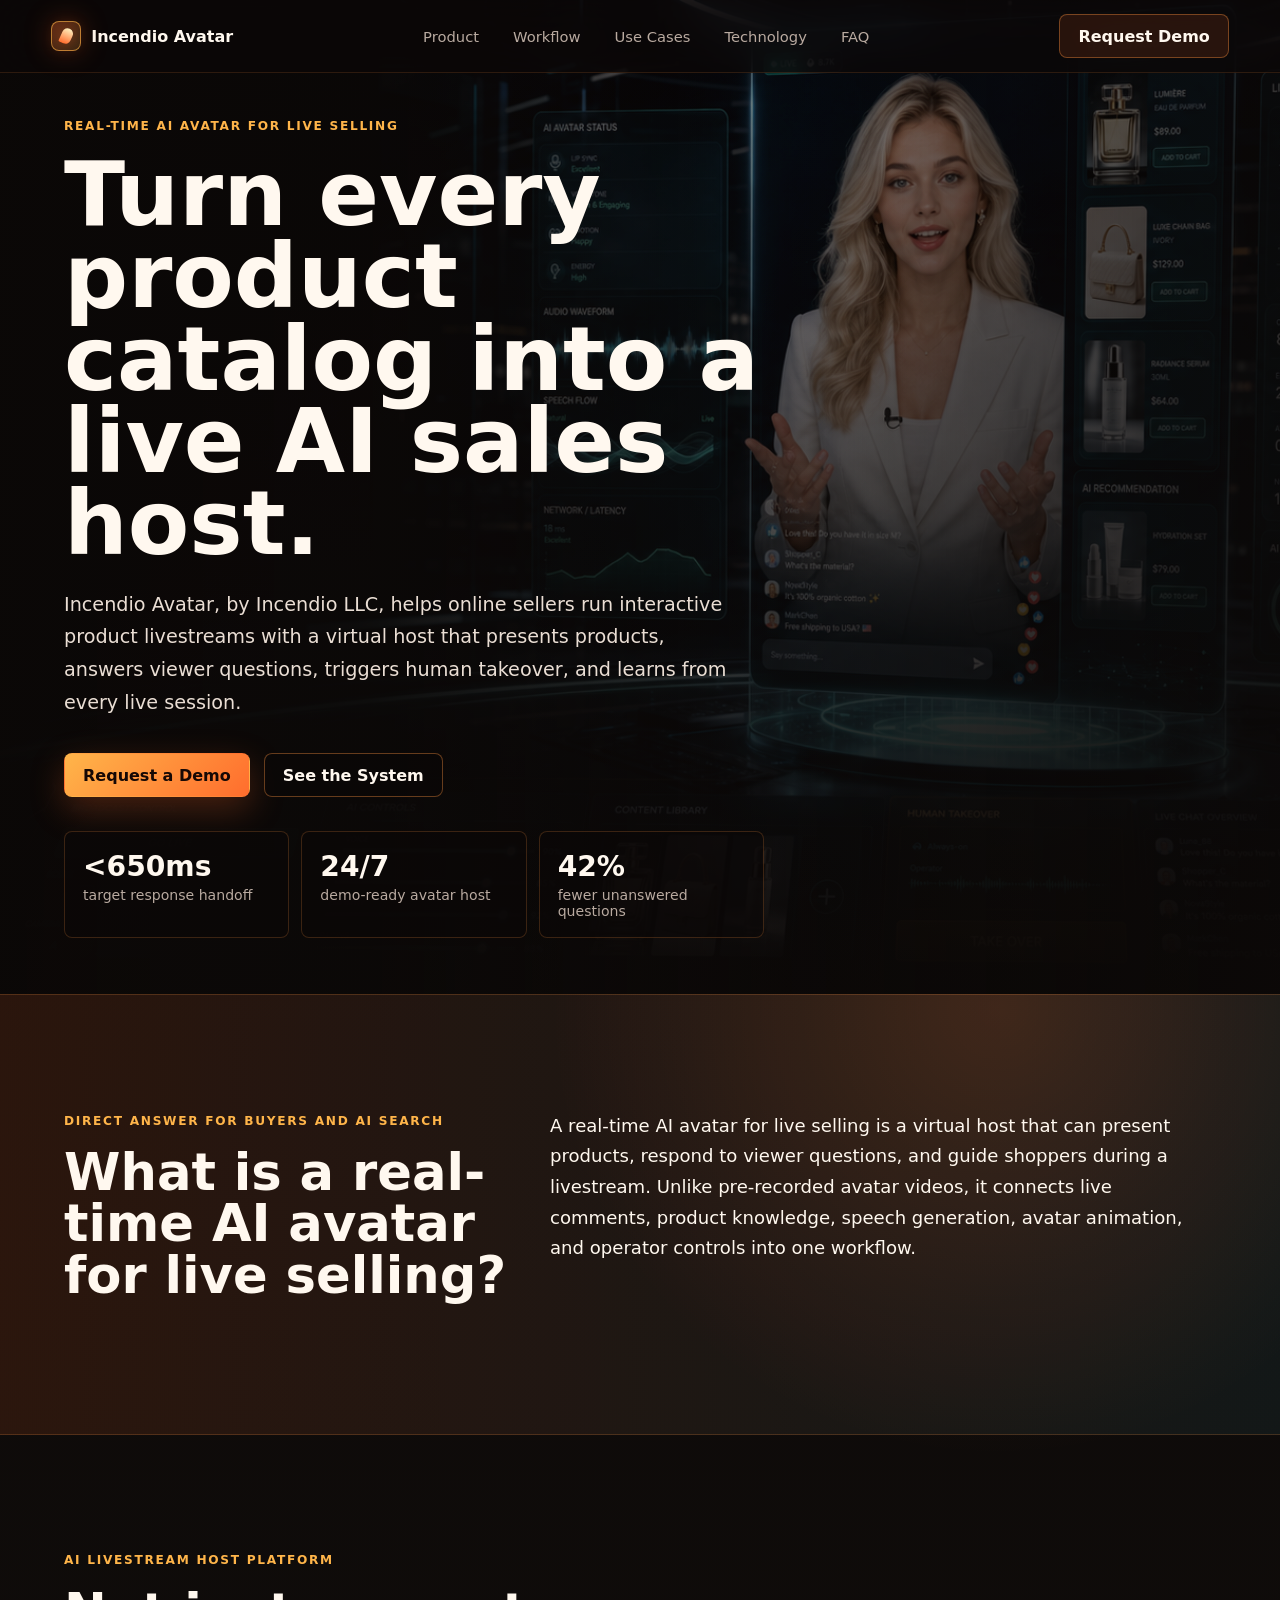
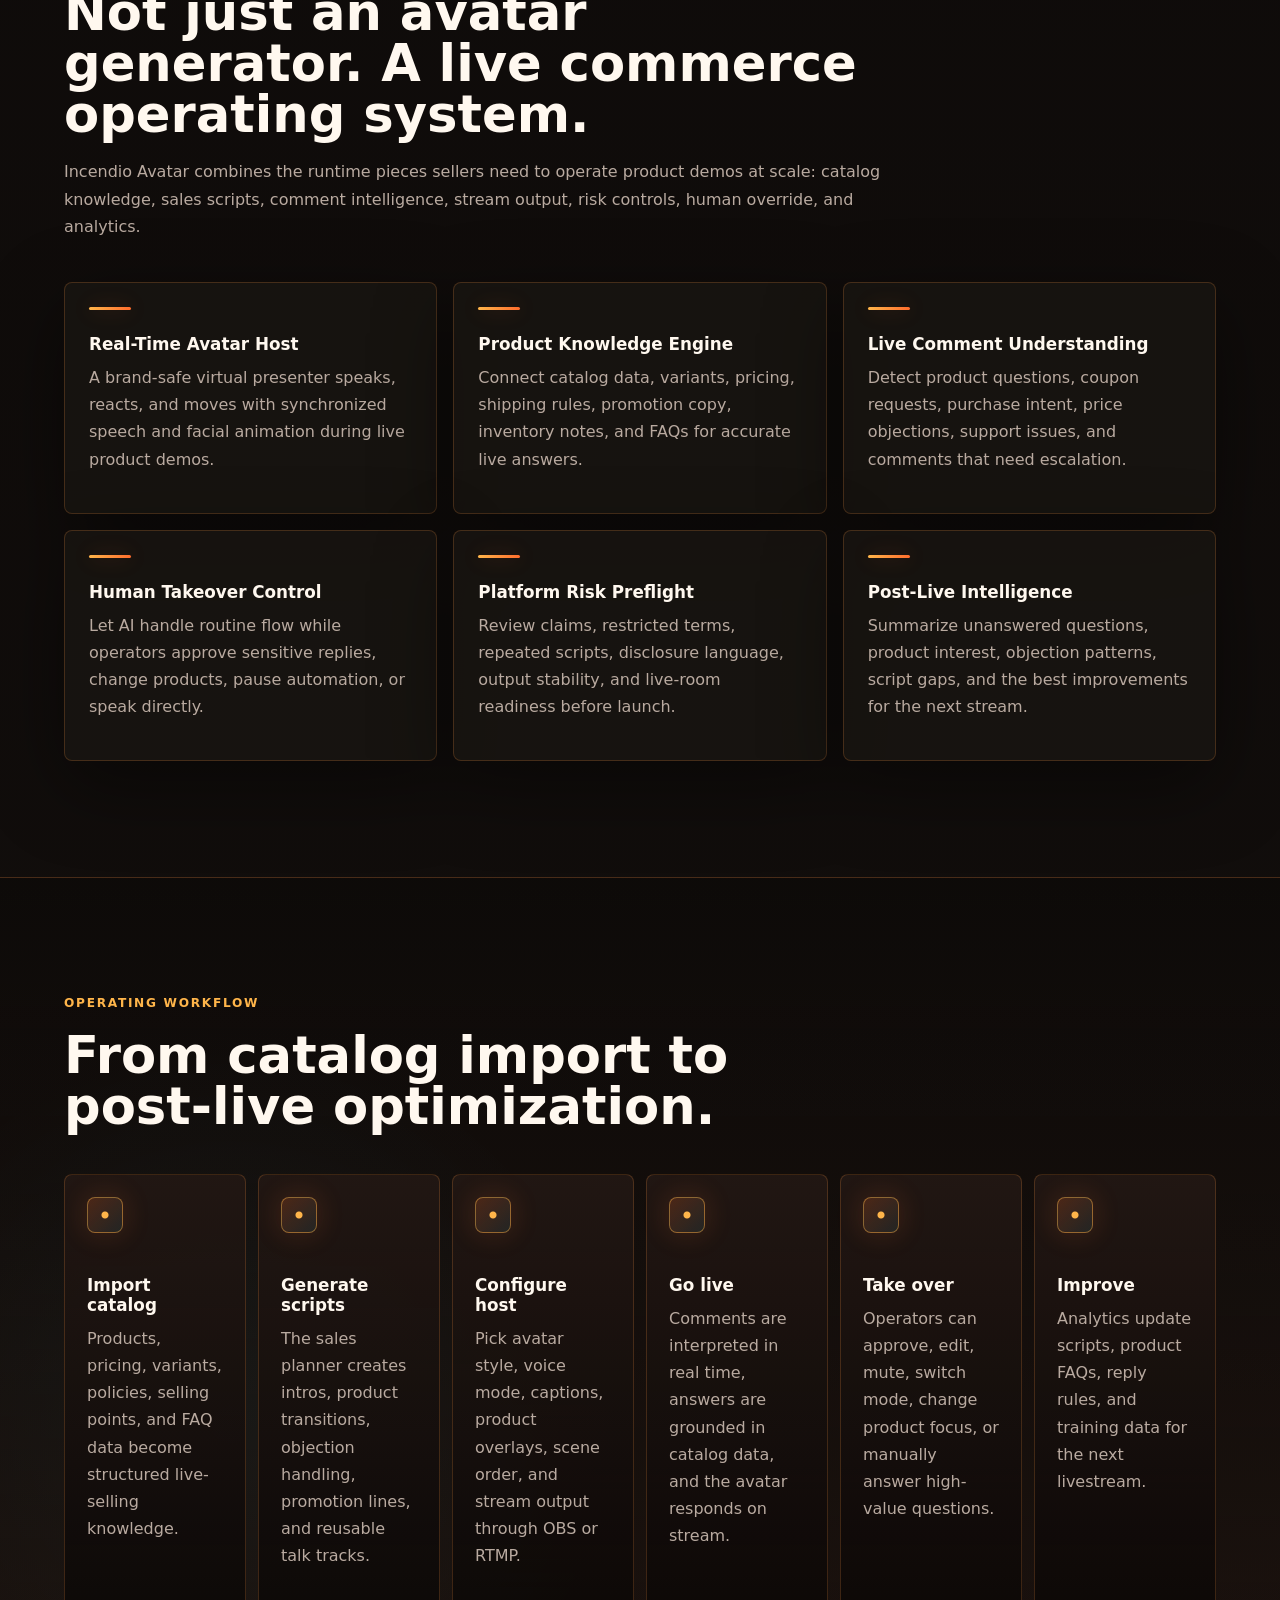
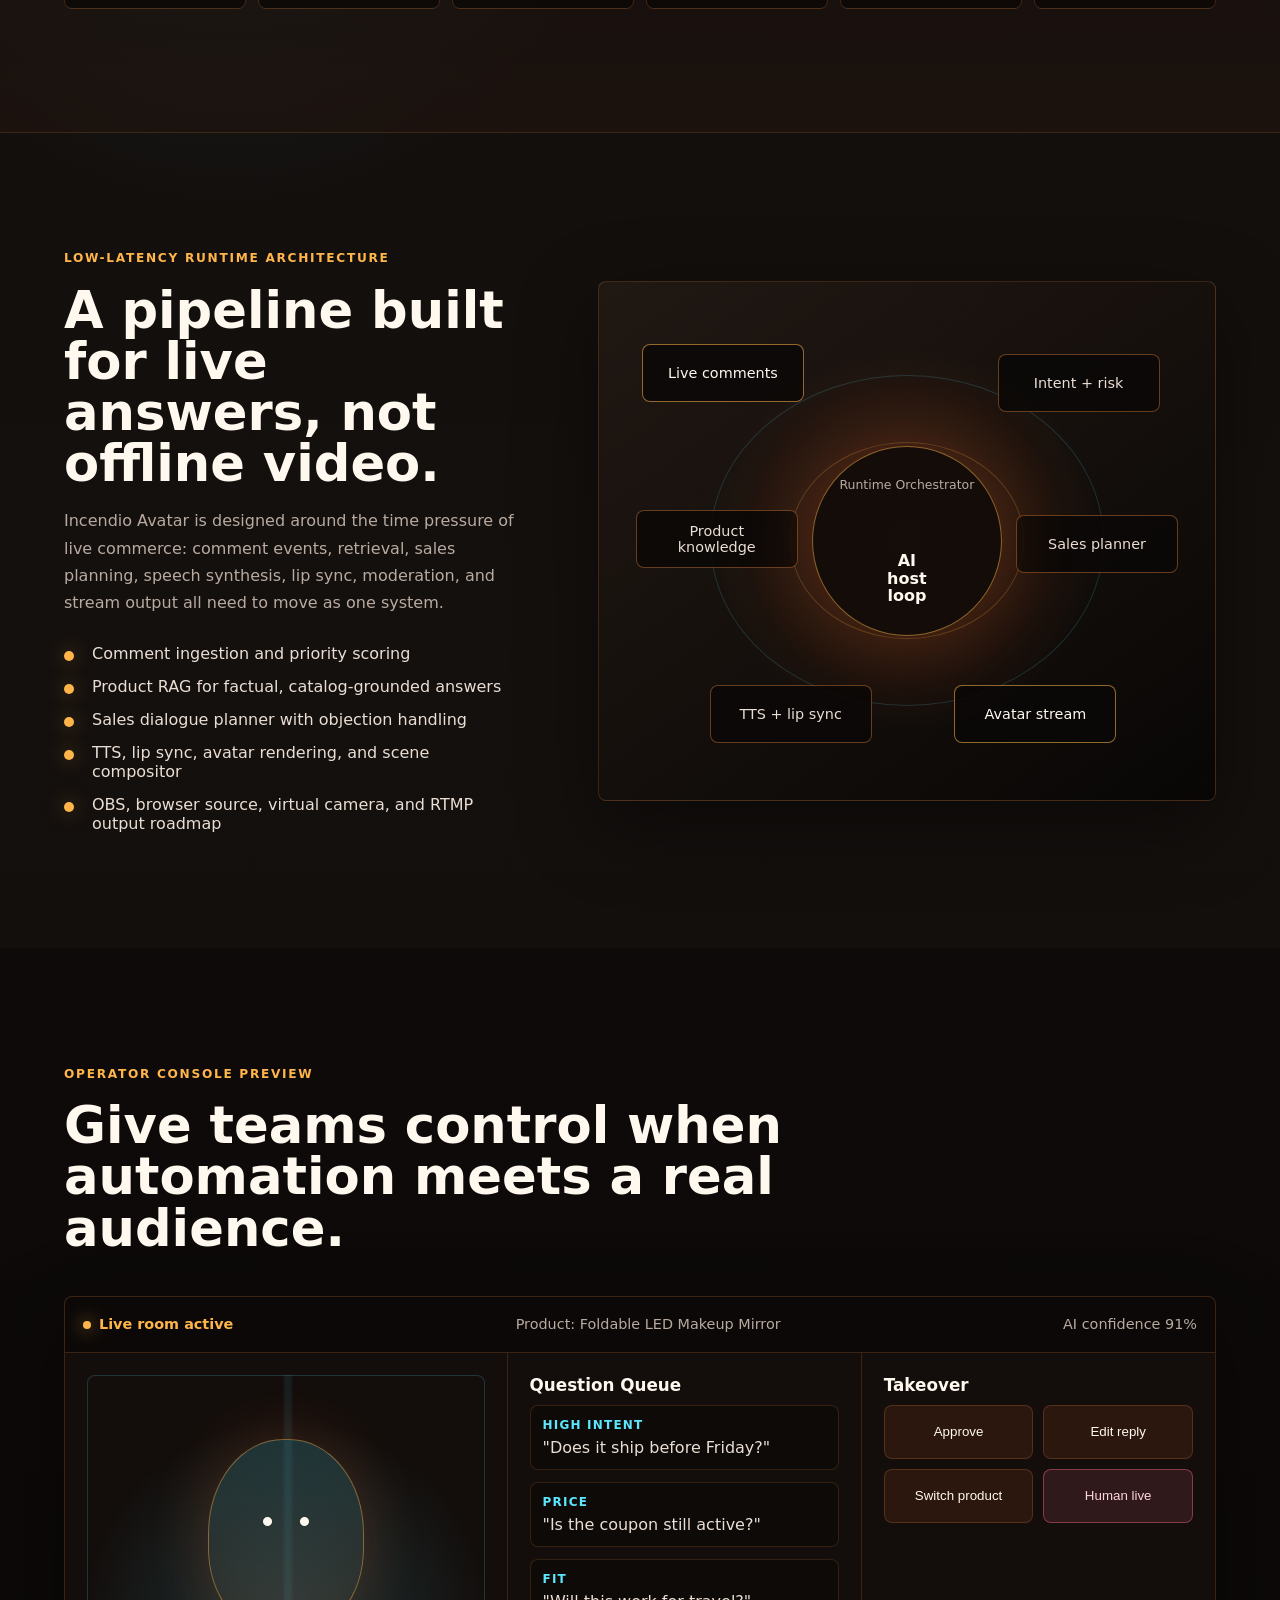
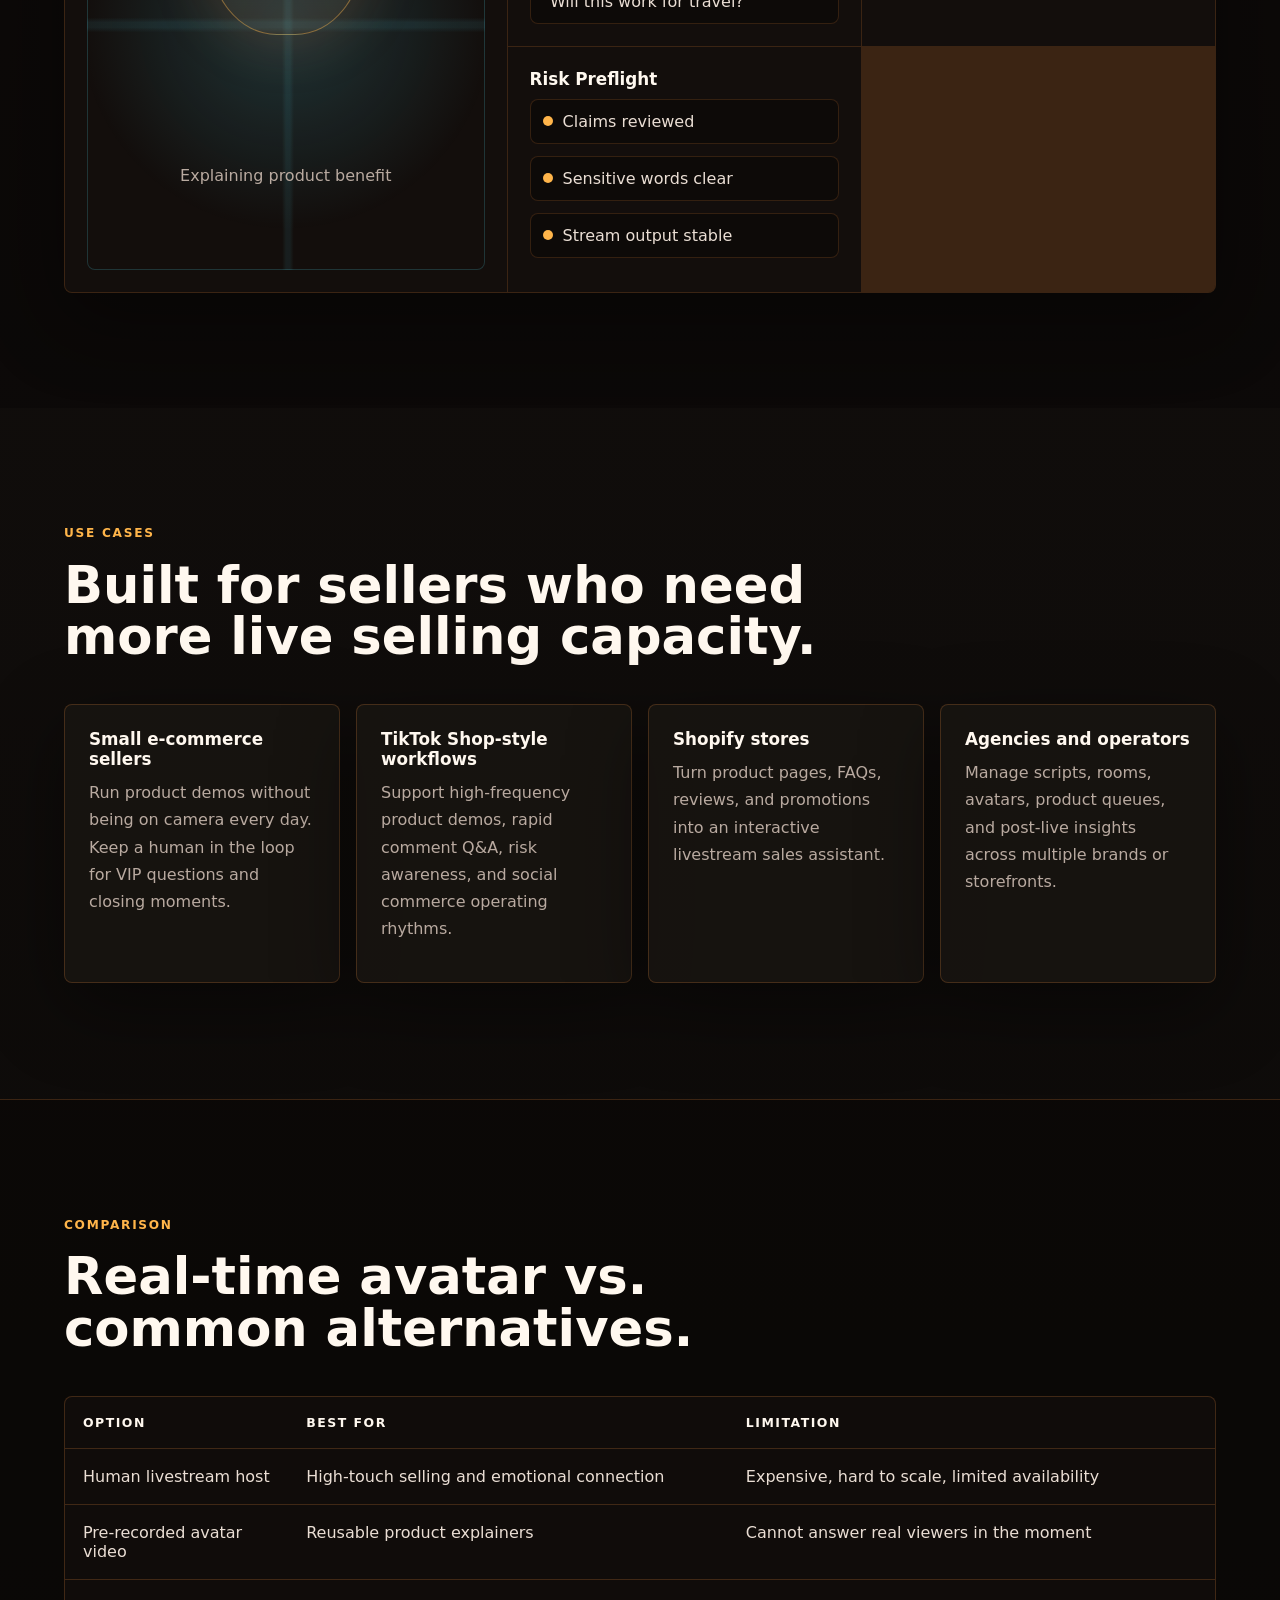
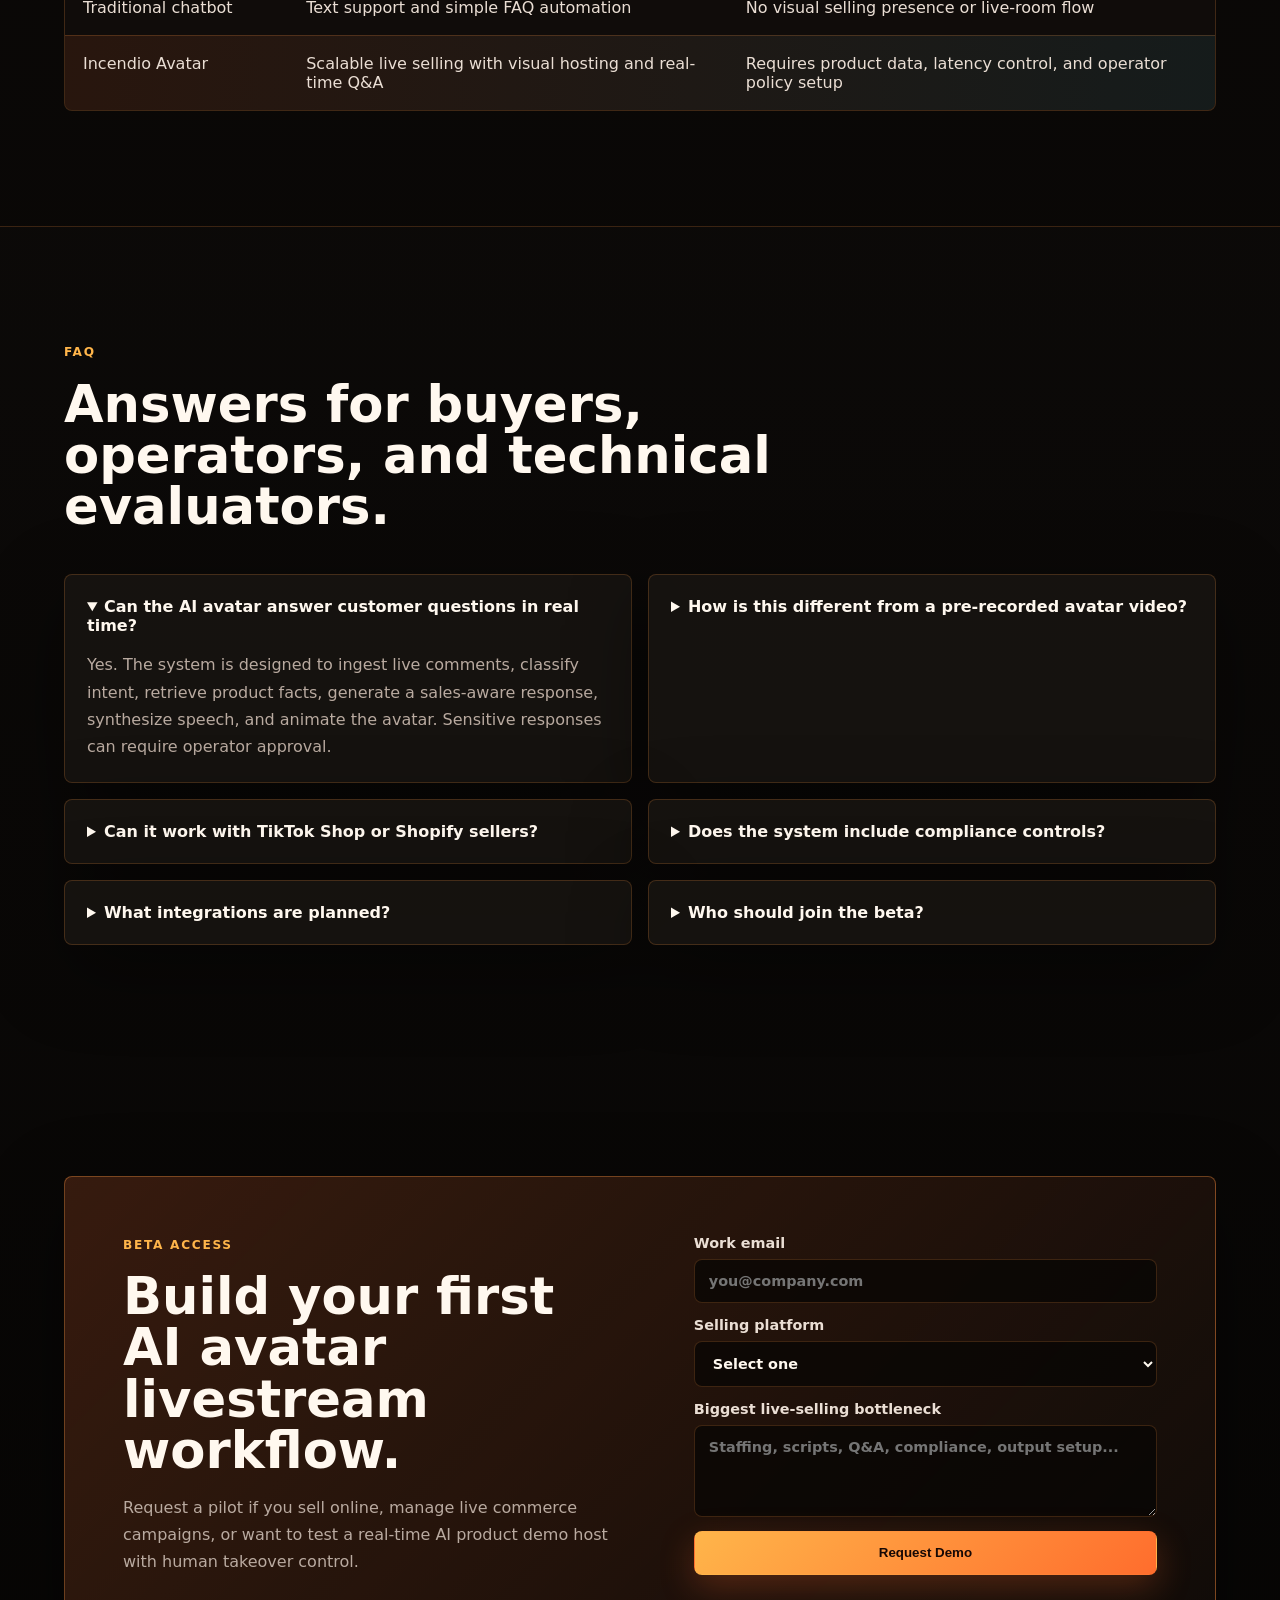
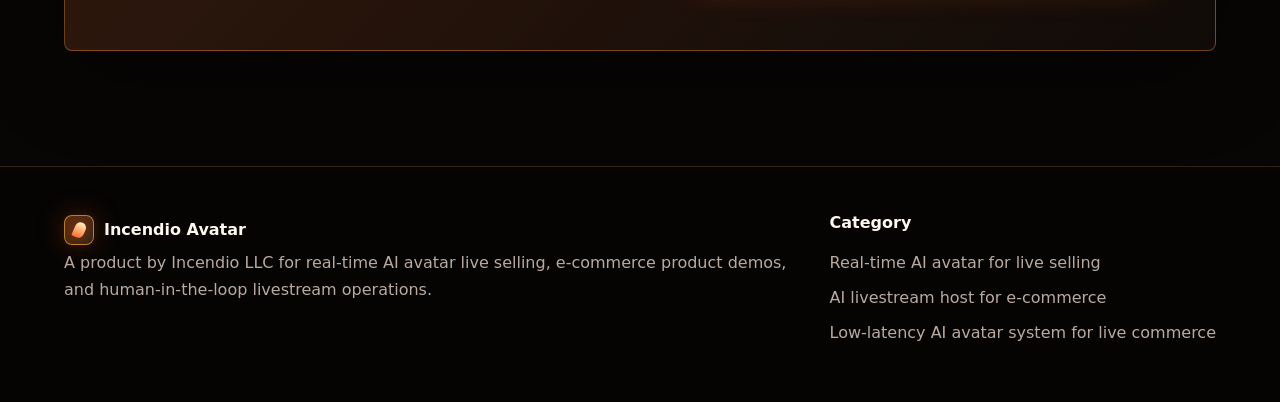
==== web/incendio-avatar/index.html @ 73229121 "Add Incendio Avatar site deploy" ====
<!doctype html>
<html lang="en">
  <head>
    <meta charset="utf-8">
    <meta name="viewport" content="width=device-width, initial-scale=1">
    <title>Incendio Avatar | Real-Time AI Avatar for Live Selling</title>
    <meta name="description" content="Incendio Avatar is a real-time AI avatar platform for live selling that helps online sellers run interactive product livestreams with a virtual host, product knowledge, automated Q&A, and human takeover control.">
    <meta name="keywords" content="real-time AI avatar for live selling, AI livestream host, AI avatar for e-commerce, virtual livestream salesperson, AI sales avatar, live commerce AI">
    <meta name="robots" content="index,follow">
    <link rel="canonical" href="https://avatar.incendiollc.com/">
    <meta property="og:title" content="Incendio Avatar | Real-Time AI Avatar for Live Selling">
    <meta property="og:description" content="Turn your product catalog into an interactive AI livestream host with product knowledge, real-time Q&A, risk preflight, human takeover, and post-live insights.">
    <meta property="og:type" content="website">
    <meta property="og:image" content="https://avatar.incendiollc.com/assets/ai-avatar-live-commerce-hero.png">
    <meta name="theme-color" content="#100806">
    <link rel="preload" as="image" href="assets/ai-avatar-live-commerce-hero.png">
    <link rel="stylesheet" href="styles.css">
    <script defer src="script.js"></script>
    <script type="application/ld+json">
      {
        "@context": "https://schema.org",
        "@graph": [
          {
            "@type": "Organization",
            "@id": "https://incendiollc.com/#organization",
            "name": "Incendio LLC",
            "url": "https://incendiollc.com/",
            "description": "Incendio LLC builds AI workflows, decision tools, and digital products for practical business operations."
          },
          {
            "@type": "WebSite",
            "@id": "https://avatar.incendiollc.com/#website",
            "url": "https://avatar.incendiollc.com/",
            "name": "Incendio Avatar",
            "publisher": { "@id": "https://incendiollc.com/#organization" }
          },
          {
            "@type": "SoftwareApplication",
            "@id": "https://avatar.incendiollc.com/#software",
            "name": "Incendio Avatar",
            "publisher": { "@id": "https://incendiollc.com/#organization" },
            "brand": {
              "@type": "Brand",
              "name": "Incendio"
            },
            "applicationCategory": "BusinessApplication",
            "operatingSystem": "Web, OBS, Virtual Camera, RTMP",
            "description": "A real-time AI avatar platform for live selling with product catalog knowledge, automated Q&A, human takeover control, livestream risk preflight, and post-live analytics.",
            "offers": {
              "@type": "Offer",
              "availability": "https://schema.org/PreOrder",
              "price": "0",
              "priceCurrency": "USD"
            }
          },
          {
            "@type": "FAQPage",
            "@id": "https://avatar.incendiollc.com/#faq",
            "mainEntity": [
              {
                "@type": "Question",
                "name": "What is a real-time AI avatar for live selling?",
                "acceptedAnswer": {
                  "@type": "Answer",
                  "text": "A real-time AI avatar for live selling is a virtual host that can present products, respond to viewer questions, and guide shoppers during a livestream. Unlike pre-recorded avatar videos, it connects live comments, product knowledge, speech generation, avatar animation, and operator controls into one workflow."
                }
              },
              {
                "@type": "Question",
                "name": "Can Incendio Avatar answer customer questions in real time?",
                "acceptedAnswer": {
                  "@type": "Answer",
                  "text": "Incendio Avatar is designed to classify live comments, retrieve relevant product facts, generate sales-aware answers, synthesize speech, and animate the avatar while giving operators approval and takeover controls for sensitive moments."
                }
              },
              {
                "@type": "Question",
                "name": "Does Incendio Avatar replace human livestream hosts?",
                "acceptedAnswer": {
                  "@type": "Answer",
                  "text": "Incendio Avatar is built for human-in-the-loop live commerce. It can handle routine presentation and product Q&A, while a human operator can take over responses, product flow, or livestream mode when higher judgment is needed."
                }
              }
            ]
          }
        ]
      }
    </script>
  </head>
  <body>
    <canvas class="signal-canvas" id="signalCanvas" aria-hidden="true"></canvas>
    <header class="site-header">
      <a class="brand" href="#top" aria-label="Incendio Avatar home">
        <span class="brand-mark"></span>
        <span><strong>Incendio</strong> Avatar</span>
      </a>
      <nav class="site-nav" aria-label="Primary navigation">
        <a href="#product">Product</a>
        <a href="#workflow">Workflow</a>
        <a href="#use-cases">Use Cases</a>
        <a href="#technology">Technology</a>
        <a href="#faq">FAQ</a>
      </nav>
      <a class="nav-cta" href="#demo">Request Demo</a>
    </header>

    <main id="top">
      <section class="hero" aria-labelledby="hero-title">
        <div class="hero-media" aria-hidden="true">
          <img src="assets/ai-avatar-live-commerce-hero.png" alt="">
        </div>
        <div class="hero-overlay"></div>
        <div class="hero-content">
          <p class="eyebrow">Real-time AI avatar for live selling</p>
          <h1 id="hero-title">Turn every product catalog into a live AI sales host.</h1>
          <p class="hero-copy">Incendio Avatar, by Incendio LLC, helps online sellers run interactive product livestreams with a virtual host that presents products, answers viewer questions, triggers human takeover, and learns from every live session.</p>
          <div class="hero-actions">
            <a class="button primary" href="#demo">Request a Demo</a>
            <a class="button secondary" href="#product">See the System</a>
          </div>
          <dl class="hero-metrics" aria-label="Product performance indicators">
            <div>
              <dt>&lt;650ms</dt>
              <dd>target response handoff</dd>
            </div>
            <div>
              <dt>24/7</dt>
              <dd>demo-ready avatar host</dd>
            </div>
            <div>
              <dt>42%</dt>
              <dd>fewer unanswered questions</dd>
            </div>
          </dl>
        </div>
      </section>

      <section class="answer-band" aria-label="Direct answer">
        <div class="section-inner answer-grid">
          <div>
            <p class="eyebrow">Direct answer for buyers and AI search</p>
            <h2>What is a real-time AI avatar for live selling?</h2>
          </div>
          <p>A real-time AI avatar for live selling is a virtual host that can present products, respond to viewer questions, and guide shoppers during a livestream. Unlike pre-recorded avatar videos, it connects live comments, product knowledge, speech generation, avatar animation, and operator controls into one workflow.</p>
        </div>
      </section>

      <section class="section" id="product">
        <div class="section-inner">
          <div class="section-heading">
            <p class="eyebrow">AI livestream host platform</p>
            <h2>Not just an avatar generator. A live commerce operating system.</h2>
            <p>Incendio Avatar combines the runtime pieces sellers need to operate product demos at scale: catalog knowledge, sales scripts, comment intelligence, stream output, risk controls, human override, and analytics.</p>
          </div>
          <div class="feature-grid">
            <article class="feature">
              <h3>Real-Time Avatar Host</h3>
              <p>A brand-safe virtual presenter speaks, reacts, and moves with synchronized speech and facial animation during live product demos.</p>
            </article>
            <article class="feature">
              <h3>Product Knowledge Engine</h3>
              <p>Connect catalog data, variants, pricing, shipping rules, promotion copy, inventory notes, and FAQs for accurate live answers.</p>
            </article>
            <article class="feature">
              <h3>Live Comment Understanding</h3>
              <p>Detect product questions, coupon requests, purchase intent, price objections, support issues, and comments that need escalation.</p>
            </article>
            <article class="feature">
              <h3>Human Takeover Control</h3>
              <p>Let AI handle routine flow while operators approve sensitive replies, change products, pause automation, or speak directly.</p>
            </article>
            <article class="feature">
              <h3>Platform Risk Preflight</h3>
              <p>Review claims, restricted terms, repeated scripts, disclosure language, output stability, and live-room readiness before launch.</p>
            </article>
            <article class="feature">
              <h3>Post-Live Intelligence</h3>
              <p>Summarize unanswered questions, product interest, objection patterns, script gaps, and the best improvements for the next stream.</p>
            </article>
          </div>
        </div>
      </section>

      <section class="section dark-panel" id="workflow">
        <div class="section-inner">
          <div class="section-heading compact">
            <p class="eyebrow">Operating workflow</p>
            <h2>From catalog import to post-live optimization.</h2>
          </div>
          <div class="workflow">
            <div class="workflow-step">
              <h3>Import catalog</h3>
              <p>Products, pricing, variants, policies, selling points, and FAQ data become structured live-selling knowledge.</p>
            </div>
            <div class="workflow-step">
              <h3>Generate scripts</h3>
              <p>The sales planner creates intros, product transitions, objection handling, promotion lines, and reusable talk tracks.</p>
            </div>
            <div class="workflow-step">
              <h3>Configure host</h3>
              <p>Pick avatar style, voice mode, captions, product overlays, scene order, and stream output through OBS or RTMP.</p>
            </div>
            <div class="workflow-step">
              <h3>Go live</h3>
              <p>Comments are interpreted in real time, answers are grounded in catalog data, and the avatar responds on stream.</p>
            </div>
            <div class="workflow-step">
              <h3>Take over</h3>
              <p>Operators can approve, edit, mute, switch mode, change product focus, or manually answer high-value questions.</p>
            </div>
            <div class="workflow-step">
              <h3>Improve</h3>
              <p>Analytics update scripts, product FAQs, reply rules, and training data for the next livestream.</p>
            </div>
          </div>
        </div>
      </section>

      <section class="section split-section" id="technology">
        <div class="section-inner split">
          <div>
            <p class="eyebrow">Low-latency runtime architecture</p>
            <h2>A pipeline built for live answers, not offline video.</h2>
            <p>Incendio Avatar is designed around the time pressure of live commerce: comment events, retrieval, sales planning, speech synthesis, lip sync, moderation, and stream output all need to move as one system.</p>
            <ul class="check-list">
              <li>Comment ingestion and priority scoring</li>
              <li>Product RAG for factual, catalog-grounded answers</li>
              <li>Sales dialogue planner with objection handling</li>
              <li>TTS, lip sync, avatar rendering, and scene compositor</li>
              <li>OBS, browser source, virtual camera, and RTMP output roadmap</li>
            </ul>
          </div>
          <div class="architecture" aria-label="Runtime architecture diagram">
            <div class="node input">Live comments</div>
            <div class="node">Intent + risk</div>
            <div class="node">Product knowledge</div>
            <div class="node">Sales planner</div>
            <div class="node">TTS + lip sync</div>
            <div class="node output">Avatar stream</div>
            <div class="arch-core">
              <span>Runtime Orchestrator</span>
              <strong>AI host loop</strong>
            </div>
          </div>
        </div>
      </section>

      <section class="section evidence">
        <div class="section-inner">
          <div class="section-heading">
            <p class="eyebrow">Operator console preview</p>
            <h2>Give teams control when automation meets a real audience.</h2>
          </div>
          <div class="console">
            <div class="console-top">
              <span class="status live">Live room active</span>
              <span>Product: Foldable LED Makeup Mirror</span>
              <span>AI confidence 91%</span>
            </div>
            <div class="console-grid">
              <div class="console-pane avatar-pane">
                <div class="avatar-screen">
                  <span class="avatar-face"></span>
                  <p>Explaining product benefit</p>
                </div>
              </div>
              <div class="console-pane">
                <h3>Question Queue</h3>
                <ul class="event-list">
                  <li><span>High intent</span> "Does it ship before Friday?"</li>
                  <li><span>Price</span> "Is the coupon still active?"</li>
                  <li><span>Fit</span> "Will this work for travel?"</li>
                </ul>
              </div>
              <div class="console-pane">
                <h3>Takeover</h3>
                <div class="takeover-grid">
                  <button>Approve</button>
                  <button>Edit reply</button>
                  <button>Switch product</button>
                  <button class="danger">Human live</button>
                </div>
              </div>
              <div class="console-pane">
                <h3>Risk Preflight</h3>
                <div class="risk-line"><span></span> Claims reviewed</div>
                <div class="risk-line"><span></span> Sensitive words clear</div>
                <div class="risk-line"><span></span> Stream output stable</div>
              </div>
            </div>
          </div>
        </div>
      </section>

      <section class="section" id="use-cases">
        <div class="section-inner">
          <div class="section-heading">
            <p class="eyebrow">Use cases</p>
            <h2>Built for sellers who need more live selling capacity.</h2>
          </div>
          <div class="use-case-grid">
            <article>
              <h3>Small e-commerce sellers</h3>
              <p>Run product demos without being on camera every day. Keep a human in the loop for VIP questions and closing moments.</p>
            </article>
            <article>
              <h3>TikTok Shop-style workflows</h3>
              <p>Support high-frequency product demos, rapid comment Q&A, risk awareness, and social commerce operating rhythms.</p>
            </article>
            <article>
              <h3>Shopify stores</h3>
              <p>Turn product pages, FAQs, reviews, and promotions into an interactive livestream sales assistant.</p>
            </article>
            <article>
              <h3>Agencies and operators</h3>
              <p>Manage scripts, rooms, avatars, product queues, and post-live insights across multiple brands or storefronts.</p>
            </article>
          </div>
        </div>
      </section>

      <section class="section comparison">
        <div class="section-inner">
          <div class="section-heading compact">
            <p class="eyebrow">Comparison</p>
            <h2>Real-time avatar vs. common alternatives.</h2>
          </div>
          <div class="table-wrap">
            <table>
              <thead>
                <tr>
                  <th>Option</th>
                  <th>Best for</th>
                  <th>Limitation</th>
                </tr>
              </thead>
              <tbody>
                <tr>
                  <td>Human livestream host</td>
                  <td>High-touch selling and emotional connection</td>
                  <td>Expensive, hard to scale, limited availability</td>
                </tr>
                <tr>
                  <td>Pre-recorded avatar video</td>
                  <td>Reusable product explainers</td>
                  <td>Cannot answer real viewers in the moment</td>
                </tr>
                <tr>
                  <td>Traditional chatbot</td>
                  <td>Text support and simple FAQ automation</td>
                  <td>No visual selling presence or live-room flow</td>
                </tr>
                <tr>
                  <td>Incendio Avatar</td>
                  <td>Scalable live selling with visual hosting and real-time Q&A</td>
                  <td>Requires product data, latency control, and operator policy setup</td>
                </tr>
              </tbody>
            </table>
          </div>
        </div>
      </section>

      <section class="section faq" id="faq">
        <div class="section-inner">
          <div class="section-heading">
            <p class="eyebrow">FAQ</p>
            <h2>Answers for buyers, operators, and technical evaluators.</h2>
          </div>
          <div class="faq-grid">
            <details open>
              <summary>Can the AI avatar answer customer questions in real time?</summary>
              <p>Yes. The system is designed to ingest live comments, classify intent, retrieve product facts, generate a sales-aware response, synthesize speech, and animate the avatar. Sensitive responses can require operator approval.</p>
            </details>
            <details>
              <summary>How is this different from a pre-recorded avatar video?</summary>
              <p>Pre-recorded video repeats a fixed message. Incendio Avatar is designed for interactive selling: viewer comments, product knowledge, risk checks, human takeover, and post-live learning all happen around the avatar.</p>
            </details>
            <details>
              <summary>Can it work with TikTok Shop or Shopify sellers?</summary>
              <p>The product is designed for social commerce and e-commerce workflows, including TikTok Shop-style selling and Shopify catalog-driven demos. Specific platform connectors depend on rollout stage and account requirements.</p>
            </details>
            <details>
              <summary>Does the system include compliance controls?</summary>
              <p>Incendio Avatar includes a risk preflight concept for claims, sensitive words, repeated scripts, disclosure language, and output readiness. Operators can also take over whenever judgment is needed.</p>
            </details>
            <details>
              <summary>What integrations are planned?</summary>
              <p>The roadmap includes OBS, browser source, virtual camera, RTMP output, product catalog import, live chat ingestion, and commerce platform workflows for sellers and agencies.</p>
            </details>
            <details>
              <summary>Who should join the beta?</summary>
              <p>Online sellers, TikTok Shop-style operators, Shopify merchants, agencies, and brands that want frequent live product demos without keeping a human host on camera all day.</p>
            </details>
          </div>
        </div>
      </section>

      <section class="section demo" id="demo">
        <div class="section-inner demo-panel">
          <div>
            <p class="eyebrow">Beta access</p>
            <h2>Build your first AI avatar livestream workflow.</h2>
            <p>Request a pilot if you sell online, manage live commerce campaigns, or want to test a real-time AI product demo host with human takeover control.</p>
          </div>
          <form class="lead-form" action="mailto:contact@incendiollc.com" method="post" enctype="text/plain">
            <label>
              Work email
              <input type="email" name="email" placeholder="you@company.com" required>
            </label>
            <label>
              Selling platform
              <select name="platform" required>
                <option value="">Select one</option>
                <option>TikTok Shop-style live selling</option>
                <option>Shopify store</option>
                <option>Amazon Live</option>
                <option>Instagram or YouTube Live</option>
                <option>Agency / multiple brands</option>
              </select>
            </label>
            <label>
              Biggest live-selling bottleneck
              <textarea name="bottleneck" rows="4" placeholder="Staffing, scripts, Q&A, compliance, output setup..." required></textarea>
            </label>
            <button class="button primary" type="submit">Request Demo</button>
          </form>
        </div>
      </section>
    </main>

    <footer class="site-footer">
      <div class="section-inner footer-grid">
        <div>
          <a class="brand" href="#top" aria-label="Incendio Avatar home">
            <span class="brand-mark"></span>
            <span><strong>Incendio</strong> Avatar</span>
          </a>
          <p>A product by Incendio LLC for real-time AI avatar live selling, e-commerce product demos, and human-in-the-loop livestream operations.</p>
        </div>
        <div>
          <h2>Category</h2>
          <p>Real-time AI avatar for live selling</p>
          <p>AI livestream host for e-commerce</p>
          <p>Low-latency AI avatar system for live commerce</p>
        </div>
      </div>
    </footer>
  </body>
</html>
---- web/incendio-avatar/styles.css ----
:root {
  color-scheme: dark;
  --bg: #0b0807;
  --bg-2: #14100e;
  --panel: rgba(25, 21, 18, 0.82);
  --panel-2: rgba(35, 29, 24, 0.92);
  --line: rgba(255, 148, 64, 0.2);
  --line-strong: rgba(255, 148, 64, 0.38);
  --text: #fff8ef;
  --muted: #b9aaa0;
  --soft: #eaded4;
  --cyan: #5ce7ff;
  --mint: #70ffd1;
  --amber: #ffb54a;
  --ember: #ff6d2d;
  --danger: #ff5a6f;
  --shadow: 0 24px 80px rgba(0, 0, 0, 0.44);
  --radius: 8px;
  font-family: Inter, ui-sans-serif, system-ui, -apple-system, BlinkMacSystemFont, "Segoe UI", sans-serif;
}

* {
  box-sizing: border-box;
}

html {
  scroll-behavior: smooth;
}

body {
  margin: 0;
  background:
    radial-gradient(circle at 78% 12%, rgba(255, 109, 45, 0.18), transparent 28rem),
    radial-gradient(circle at 18% 36%, rgba(92, 231, 255, 0.1), transparent 24rem),
    linear-gradient(180deg, #0b0807 0%, #14100e 46%, #060504 100%);
  color: var(--text);
  overflow-x: hidden;
}

body::before {
  content: "";
  position: fixed;
  inset: 0;
  pointer-events: none;
  z-index: -1;
  background-image:
    linear-gradient(rgba(255, 181, 74, 0.04) 1px, transparent 1px),
    linear-gradient(90deg, rgba(92, 231, 255, 0.03) 1px, transparent 1px);
  background-size: 44px 44px;
  mask-image: linear-gradient(to bottom, black 0%, transparent 82%);
}

a {
  color: inherit;
  text-decoration: none;
}

img {
  display: block;
  max-width: 100%;
}

.signal-canvas {
  position: fixed;
  inset: 0;
  z-index: -2;
  width: 100%;
  height: 100%;
  opacity: 0.45;
}

.site-header {
  position: fixed;
  top: 0;
  left: 0;
  right: 0;
  z-index: 20;
  display: grid;
  grid-template-columns: auto 1fr auto;
  align-items: center;
  gap: 24px;
  min-height: 72px;
  padding: 14px clamp(20px, 4vw, 64px);
  background: rgba(11, 8, 7, 0.74);
  border-bottom: 1px solid rgba(255, 148, 64, 0.14);
  backdrop-filter: blur(20px);
}

.brand {
  display: inline-flex;
  align-items: center;
  gap: 10px;
  font-weight: 750;
  letter-spacing: 0;
}

.brand-mark {
  position: relative;
  width: 30px;
  height: 30px;
  border: 1px solid rgba(255, 181, 74, 0.62);
  border-radius: 8px;
  background:
    linear-gradient(135deg, rgba(255, 109, 45, 0.34), rgba(255, 181, 74, 0.18)),
    radial-gradient(circle at 62% 36%, #fff8ef 0 2px, transparent 3px);
  box-shadow: 0 0 28px rgba(255, 109, 45, 0.26);
}

.brand-mark::before {
  content: "";
  position: absolute;
  left: 9px;
  top: 6px;
  width: 11px;
  height: 16px;
  border-radius: 10px 10px 10px 2px;
  background: linear-gradient(180deg, #fff1bf, var(--ember));
  transform: rotate(24deg);
  box-shadow: 0 0 16px rgba(255, 109, 45, 0.5);
}

.site-nav {
  display: flex;
  justify-content: center;
  gap: clamp(16px, 3vw, 34px);
  color: var(--muted);
  font-size: 0.92rem;
}

.site-nav a:hover,
.site-nav a:focus-visible {
  color: var(--text);
}

.nav-cta,
.button {
  display: inline-flex;
  align-items: center;
  justify-content: center;
  min-height: 44px;
  padding: 0 18px;
  border: 1px solid var(--line-strong);
  border-radius: 8px;
  font-weight: 720;
  color: var(--text);
  cursor: pointer;
}

.nav-cta {
  background: rgba(255, 109, 45, 0.12);
}

.button.primary {
  background: linear-gradient(135deg, var(--amber), var(--ember));
  color: #160805;
  border-color: transparent;
  box-shadow: 0 12px 34px rgba(255, 109, 45, 0.25);
}

.button.secondary {
  background: rgba(11, 8, 7, 0.72);
}

.hero {
  position: relative;
  min-height: 92vh;
  display: flex;
  align-items: center;
  padding: 116px clamp(20px, 5vw, 80px) 56px;
  overflow: hidden;
}

.hero-media,
.hero-overlay {
  position: absolute;
  inset: 0;
}

.hero-media img {
  width: 100%;
  height: 100%;
  object-fit: cover;
  object-position: center;
  filter: saturate(1.04) contrast(1.08);
}

.hero-overlay {
  background:
    linear-gradient(90deg, rgba(11, 8, 7, 0.96) 0%, rgba(11, 8, 7, 0.88) 29%, rgba(11, 8, 7, 0.34) 63%, rgba(11, 8, 7, 0.76) 100%),
    linear-gradient(180deg, rgba(11, 8, 7, 0.12) 0%, #0b0807 100%);
}

.hero-content {
  position: relative;
  z-index: 1;
  width: min(760px, 100%);
}

.eyebrow {
  margin: 0 0 16px;
  color: var(--amber);
  text-transform: uppercase;
  letter-spacing: 0.14em;
  font-size: 0.76rem;
  font-weight: 780;
}

h1,
h2,
h3,
p {
  margin-top: 0;
}

h1 {
  margin-bottom: 24px;
  font-size: clamp(3rem, 7vw, 6.6rem);
  line-height: 0.92;
  letter-spacing: 0;
  max-width: 900px;
}

h2 {
  margin-bottom: 18px;
  font-size: clamp(2rem, 4vw, 4.2rem);
  line-height: 1;
  letter-spacing: 0;
}

h3 {
  margin-bottom: 10px;
  font-size: 1.05rem;
  letter-spacing: 0;
}

p {
  color: var(--muted);
  line-height: 1.7;
}

.hero-copy {
  max-width: 680px;
  color: var(--soft);
  font-size: clamp(1.05rem, 1.5vw, 1.28rem);
}

.hero-actions {
  display: flex;
  flex-wrap: wrap;
  gap: 14px;
  margin: 34px 0;
}

.hero-metrics {
  display: grid;
  grid-template-columns: repeat(3, minmax(0, 1fr));
  gap: 12px;
  width: min(700px, 100%);
  margin: 0;
}

.hero-metrics div {
  padding: 18px;
  border: 1px solid var(--line);
  border-radius: var(--radius);
  background: rgba(11, 8, 7, 0.58);
}

.hero-metrics dt {
  font-size: clamp(1.45rem, 2.2vw, 2.2rem);
  font-weight: 820;
}

.hero-metrics dd {
  margin: 4px 0 0;
  color: var(--muted);
  font-size: 0.88rem;
}

.section,
.answer-band {
  position: relative;
  padding: clamp(72px, 9vw, 132px) clamp(20px, 5vw, 80px);
}

.section-inner {
  width: min(1180px, 100%);
  margin: 0 auto;
}

.answer-band {
  border-top: 1px solid var(--line);
  border-bottom: 1px solid var(--line);
  background: linear-gradient(90deg, rgba(255, 109, 45, 0.12), rgba(92, 231, 255, 0.06));
}

.answer-grid {
  display: grid;
  grid-template-columns: minmax(240px, 0.8fr) minmax(300px, 1.2fr);
  gap: 42px;
  align-items: start;
}

.answer-grid p:last-child {
  margin-bottom: 0;
  color: var(--text);
  font-size: 1.13rem;
}

.section-heading {
  max-width: 820px;
  margin-bottom: 42px;
}

.section-heading.compact {
  max-width: 740px;
}

.feature-grid,
.use-case-grid,
.faq-grid {
  display: grid;
  grid-template-columns: repeat(3, minmax(0, 1fr));
  gap: 16px;
}

.feature,
.use-case-grid article,
.faq-grid details {
  border: 1px solid var(--line);
  border-radius: var(--radius);
  background: var(--panel);
  box-shadow: var(--shadow);
}

.feature {
  min-height: 220px;
  padding: 24px;
}

.feature h3 {
  color: var(--text);
}

.feature h3::before {
  content: "";
  display: block;
  width: 42px;
  height: 3px;
  margin-bottom: 24px;
  border-radius: 999px;
  background: linear-gradient(90deg, var(--amber), var(--ember));
  box-shadow: 0 0 20px rgba(255, 109, 45, 0.28);
}

.feature-icon {
  display: inline-flex;
  align-items: center;
  justify-content: center;
  width: 42px;
  height: 30px;
  margin-bottom: 30px;
  border: 1px solid var(--line-strong);
  border-radius: 8px;
  color: var(--amber);
  font-size: 0.8rem;
  font-weight: 800;
}

.feature:nth-child(2) .feature-icon,
.feature:nth-child(5) .feature-icon {
  border-color: rgba(92, 231, 255, 0.42);
  color: var(--cyan);
}

.feature:nth-child(4) .feature-icon {
  border-color: rgba(255, 106, 134, 0.38);
  color: #ffc3cc;
}

.dark-panel {
  background: linear-gradient(180deg, rgba(9, 7, 6, 0.42), rgba(31, 20, 15, 0.72));
  border-top: 1px solid var(--line);
  border-bottom: 1px solid var(--line);
}

.workflow {
  display: grid;
  grid-template-columns: repeat(6, minmax(160px, 1fr));
  gap: 12px;
  overflow-x: auto;
  padding-bottom: 8px;
}

.workflow-step {
  min-height: 230px;
  padding: 22px;
  border: 1px solid var(--line);
  border-radius: var(--radius);
  background: linear-gradient(180deg, rgba(35, 24, 20, 0.94), rgba(11, 8, 7, 0.82));
}

.workflow-step h3::before {
  content: "";
  display: block;
  width: 34px;
  height: 34px;
  margin-bottom: 42px;
  border: 1px solid rgba(255, 181, 74, 0.45);
  border-radius: 8px;
  background:
    radial-gradient(circle at 50% 50%, var(--amber) 0 3px, transparent 4px),
    linear-gradient(135deg, rgba(255, 109, 45, 0.2), rgba(92, 231, 255, 0.08));
  box-shadow: 0 0 28px rgba(255, 109, 45, 0.18);
}

.split {
  display: grid;
  grid-template-columns: minmax(320px, 0.85fr) minmax(340px, 1.15fr);
  gap: clamp(34px, 6vw, 80px);
  align-items: center;
}

.check-list {
  display: grid;
  gap: 14px;
  margin: 28px 0 0;
  padding: 0;
  list-style: none;
}

.check-list li {
  position: relative;
  padding-left: 28px;
  color: var(--soft);
}

.check-list li::before {
  content: "";
  position: absolute;
  left: 0;
  top: 0.42em;
  width: 10px;
  height: 10px;
  border-radius: 50%;
  background: var(--amber);
  box-shadow: 0 0 20px rgba(255, 181, 74, 0.46);
}

.architecture {
  position: relative;
  min-height: 520px;
  border: 1px solid var(--line);
  border-radius: var(--radius);
  background:
    radial-gradient(circle at center, rgba(255, 109, 45, 0.2), transparent 12rem),
    linear-gradient(145deg, rgba(34, 25, 20, 0.96), rgba(8, 6, 5, 0.9));
  overflow: hidden;
  box-shadow: var(--shadow);
}

.architecture::before,
.architecture::after {
  content: "";
  position: absolute;
  inset: 18%;
  border: 1px solid rgba(92, 231, 255, 0.16);
  border-radius: 50%;
}

.architecture::after {
  inset: 31%;
  border-color: rgba(255, 181, 74, 0.22);
}

.node {
  position: absolute;
  z-index: 2;
  width: 162px;
  min-height: 58px;
  display: flex;
  align-items: center;
  justify-content: center;
  padding: 12px;
  border: 1px solid var(--line-strong);
  border-radius: var(--radius);
  background: rgba(11, 8, 7, 0.88);
  color: var(--soft);
  font-size: 0.9rem;
  text-align: center;
}

.node:nth-child(1) { left: 7%; top: 12%; }
.node:nth-child(2) { right: 9%; top: 14%; }
.node:nth-child(3) { left: 6%; top: 44%; }
.node:nth-child(4) { right: 6%; top: 45%; }
.node:nth-child(5) { left: 18%; bottom: 11%; }
.node:nth-child(6) { right: 16%; bottom: 11%; }

.node.input,
.node.output {
  color: var(--text);
  border-color: rgba(255, 181, 74, 0.56);
}

.arch-core {
  position: absolute;
  inset: 50% auto auto 50%;
  transform: translate(-50%, -50%);
  z-index: 3;
  display: grid;
  place-items: center;
  width: 190px;
  height: 190px;
  border: 1px solid rgba(255, 181, 74, 0.52);
  border-radius: 50%;
  background: rgba(19, 12, 9, 0.94);
  box-shadow: 0 0 80px rgba(255, 109, 45, 0.2);
  text-align: center;
}

.arch-core span {
  color: var(--muted);
  font-size: 0.78rem;
}

.arch-core strong {
  display: block;
  width: min-content;
  color: var(--text);
  line-height: 1.08;
}

.evidence {
  background: rgba(8, 6, 5, 0.44);
}

.console {
  border: 1px solid var(--line);
  border-radius: var(--radius);
  background: rgba(12, 9, 8, 0.9);
  box-shadow: var(--shadow);
  overflow: hidden;
}

.console-top {
  display: flex;
  flex-wrap: wrap;
  gap: 14px;
  align-items: center;
  justify-content: space-between;
  min-height: 56px;
  padding: 14px 18px;
  border-bottom: 1px solid var(--line);
  color: var(--muted);
  font-size: 0.9rem;
}

.status {
  color: var(--amber);
  font-weight: 800;
}

.status.live::before {
  content: "";
  display: inline-block;
  width: 8px;
  height: 8px;
  margin-right: 8px;
  border-radius: 50%;
  background: var(--amber);
  box-shadow: 0 0 18px var(--amber);
}

.console-grid {
  display: grid;
  grid-template-columns: 1.25fr 1fr 1fr;
  grid-auto-rows: minmax(210px, auto);
  gap: 1px;
  background: var(--line);
}

.console-pane {
  padding: 22px;
  background: rgba(18, 14, 12, 0.96);
}

.avatar-pane {
  grid-row: span 2;
}

.avatar-screen {
  display: grid;
  place-items: center;
  height: 100%;
  min-height: 444px;
  border: 1px solid rgba(92, 231, 255, 0.18);
  border-radius: var(--radius);
  background:
    linear-gradient(180deg, transparent 0 49%, rgba(92, 231, 255, 0.08) 50% 51%, transparent 52%),
    linear-gradient(90deg, transparent 0 49%, rgba(92, 231, 255, 0.08) 50% 51%, transparent 52%),
    radial-gradient(circle at center, rgba(92, 231, 255, 0.18), transparent 13rem);
}

.avatar-face {
  width: 156px;
  height: 196px;
  border: 1px solid rgba(255, 181, 74, 0.42);
  border-radius: 48% 48% 44% 44%;
  background:
    radial-gradient(circle at 38% 42%, #fff8ef 0 4px, transparent 5px),
    radial-gradient(circle at 62% 42%, #fff8ef 0 4px, transparent 5px),
    linear-gradient(180deg, rgba(92, 231, 255, 0.16), rgba(255, 109, 45, 0.1));
  box-shadow: 0 0 64px rgba(255, 109, 45, 0.2);
}

.event-list {
  display: grid;
  gap: 12px;
  padding: 0;
  margin: 0;
  list-style: none;
}

.event-list li,
.risk-line {
  padding: 12px;
  border: 1px solid rgba(255, 148, 64, 0.16);
  border-radius: var(--radius);
  color: var(--soft);
  background: rgba(11, 8, 7, 0.64);
}

.event-list span {
  display: block;
  margin-bottom: 6px;
  color: var(--cyan);
  font-size: 0.75rem;
  text-transform: uppercase;
  letter-spacing: 0.1em;
  font-weight: 800;
}

.takeover-grid {
  display: grid;
  grid-template-columns: repeat(2, minmax(0, 1fr));
  gap: 10px;
}

.takeover-grid button {
  min-height: 54px;
  border: 1px solid var(--line);
  border-radius: var(--radius);
  color: var(--text);
  background: rgba(255, 109, 45, 0.1);
}

.takeover-grid .danger {
  border-color: rgba(255, 106, 134, 0.42);
  color: #ffd4dc;
  background: rgba(255, 106, 134, 0.12);
}

.risk-line {
  display: flex;
  align-items: center;
  gap: 10px;
  margin-bottom: 12px;
}

.risk-line span {
  width: 10px;
  height: 10px;
  border-radius: 50%;
  background: var(--amber);
}

.use-case-grid {
  grid-template-columns: repeat(4, minmax(0, 1fr));
}

.use-case-grid article {
  padding: 24px;
  min-height: 230px;
}

.comparison {
  border-top: 1px solid var(--line);
  border-bottom: 1px solid var(--line);
  background: rgba(9, 7, 6, 0.48);
}

.table-wrap {
  overflow-x: auto;
  border: 1px solid var(--line);
  border-radius: var(--radius);
  background: rgba(18, 14, 12, 0.9);
}

table {
  width: 100%;
  border-collapse: collapse;
  min-width: 760px;
}

th,
td {
  padding: 18px;
  border-bottom: 1px solid var(--line);
  text-align: left;
  vertical-align: top;
}

th {
  color: var(--text);
  font-size: 0.78rem;
  text-transform: uppercase;
  letter-spacing: 0.12em;
}

td {
  color: var(--soft);
}

tr:last-child td {
  border-bottom: 0;
}

tbody tr:last-child {
  background: linear-gradient(90deg, rgba(255, 109, 45, 0.1), rgba(92, 231, 255, 0.07));
}

.faq-grid {
  grid-template-columns: repeat(2, minmax(0, 1fr));
}

.faq-grid details {
  padding: 22px;
}

summary {
  cursor: pointer;
  color: var(--text);
  font-weight: 760;
}

details p {
  margin: 16px 0 0;
}

.demo-panel {
  display: grid;
  grid-template-columns: minmax(300px, 0.8fr) minmax(320px, 0.75fr);
  gap: clamp(28px, 6vw, 80px);
  align-items: start;
  padding: clamp(28px, 5vw, 58px);
  border: 1px solid var(--line-strong);
  border-radius: var(--radius);
  background:
    linear-gradient(135deg, rgba(255, 109, 45, 0.16), transparent),
    rgba(18, 12, 9, 0.92);
  box-shadow: var(--shadow);
}

.lead-form {
  display: grid;
  gap: 14px;
}

label {
  display: grid;
  gap: 8px;
  color: var(--soft);
  font-size: 0.9rem;
  font-weight: 700;
}

input,
select,
textarea {
  width: 100%;
  border: 1px solid var(--line);
  border-radius: var(--radius);
  background: rgba(8, 6, 5, 0.74);
  color: var(--text);
  padding: 13px 14px;
  font: inherit;
}

textarea {
  resize: vertical;
}

input:focus,
select:focus,
textarea:focus {
  outline: 2px solid rgba(92, 231, 255, 0.35);
  border-color: rgba(92, 231, 255, 0.55);
}

.site-footer {
  padding: 48px clamp(20px, 5vw, 80px);
  border-top: 1px solid var(--line);
  background: #050403;
}

.footer-grid {
  display: grid;
  grid-template-columns: 1fr auto;
  gap: 38px;
}

.site-footer h2 {
  font-size: 1rem;
}

.site-footer p {
  margin-bottom: 8px;
}

@media (max-width: 980px) {
  .site-header {
    grid-template-columns: 1fr auto;
  }

  .site-nav {
    display: none;
  }

  .hero {
    min-height: auto;
  }

  .answer-grid,
  .split,
  .demo-panel,
  .footer-grid {
    grid-template-columns: 1fr;
  }

  .feature-grid,
  .use-case-grid,
  .faq-grid {
    grid-template-columns: repeat(2, minmax(0, 1fr));
  }

  .console-grid {
    grid-template-columns: 1fr;
  }

  .avatar-pane {
    grid-row: auto;
  }

  .avatar-screen {
    min-height: 320px;
  }
}

@media (max-width: 640px) {
  .site-header {
    min-height: 64px;
    padding: 12px 16px;
  }

  .nav-cta {
    display: none;
  }

  .hero {
    padding: 104px 18px 42px;
  }

  .hero-overlay {
    background:
      linear-gradient(90deg, rgba(11, 8, 7, 0.94), rgba(11, 8, 7, 0.76)),
      linear-gradient(180deg, rgba(11, 8, 7, 0.1), #0b0807 100%);
  }

  .hero-metrics,
  .feature-grid,
  .use-case-grid,
  .faq-grid {
    grid-template-columns: 1fr;
  }

  h1 {
    font-size: clamp(2.7rem, 16vw, 4.2rem);
  }

  h2 {
    font-size: clamp(2rem, 10vw, 3rem);
  }

  .section,
  .answer-band {
    padding-left: 18px;
    padding-right: 18px;
  }

  .node {
    width: 130px;
    font-size: 0.78rem;
  }

  .arch-core {
    width: 152px;
    height: 152px;
  }
}
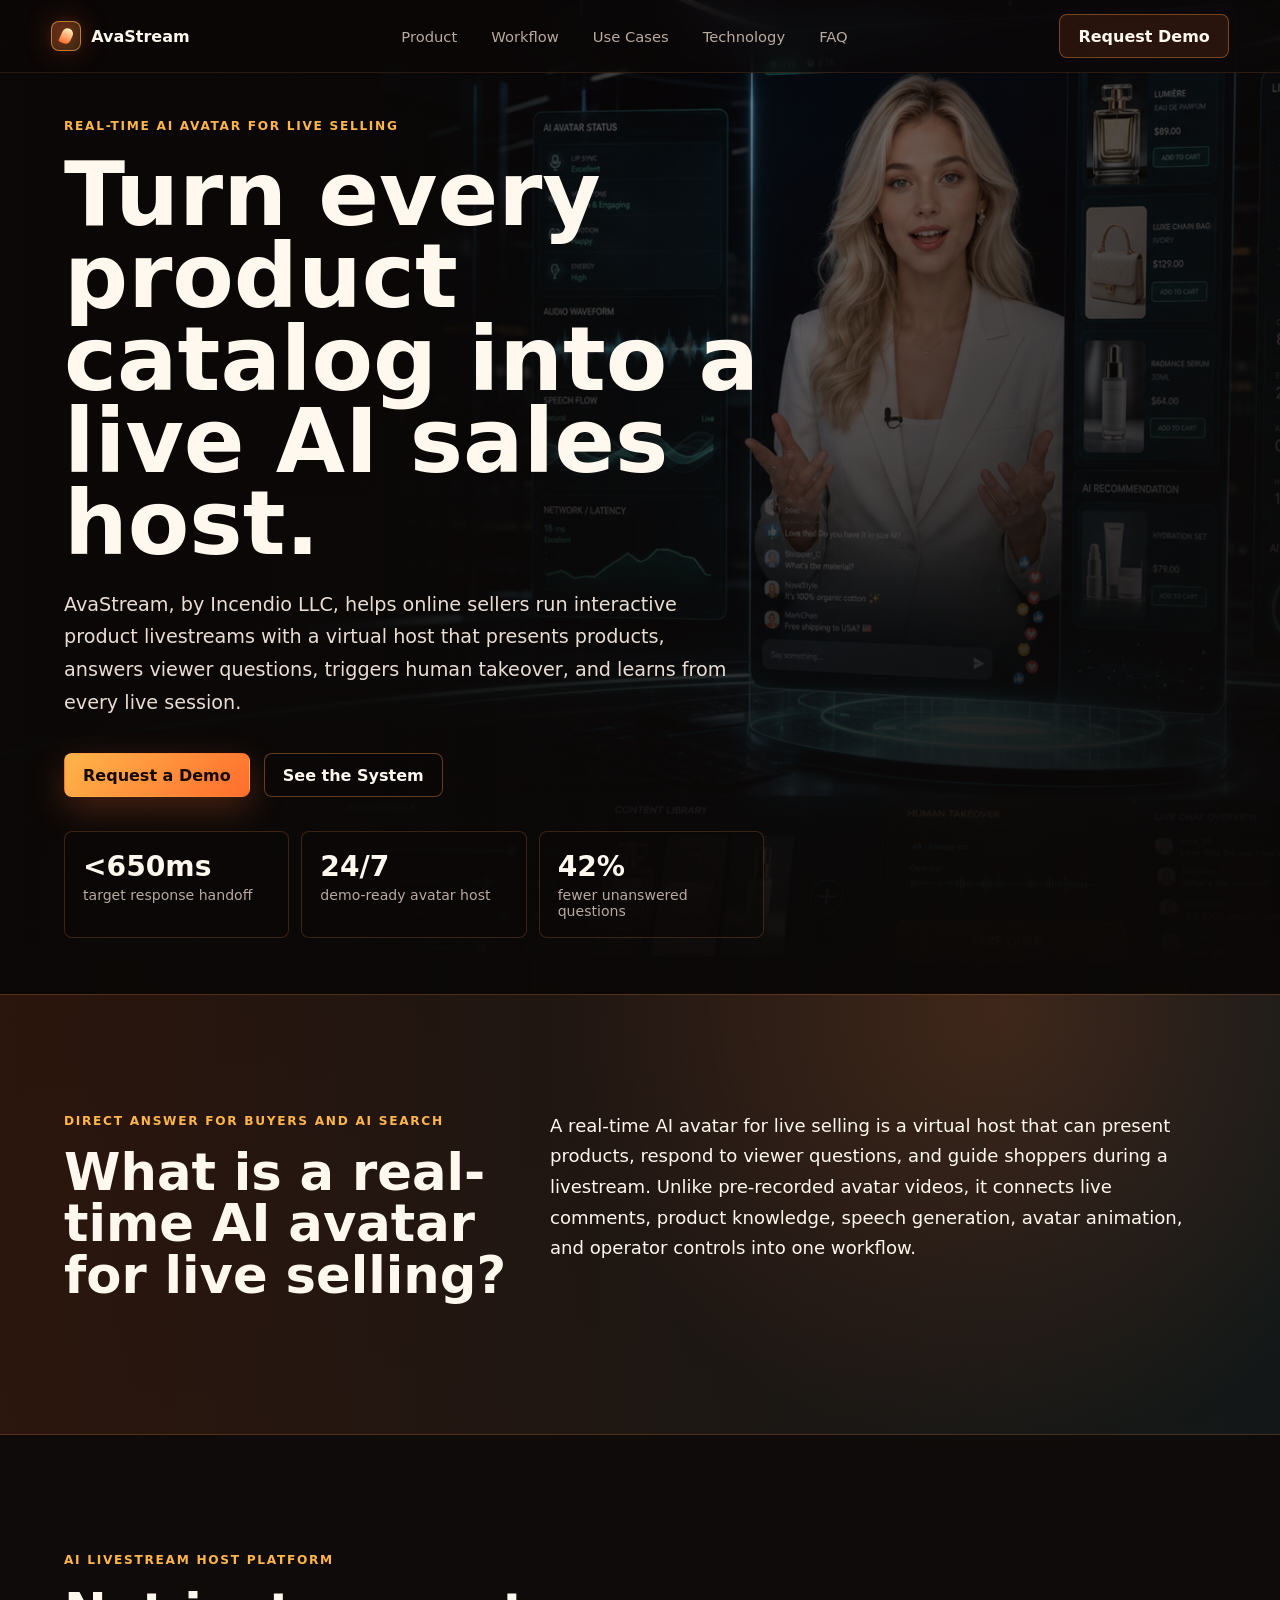
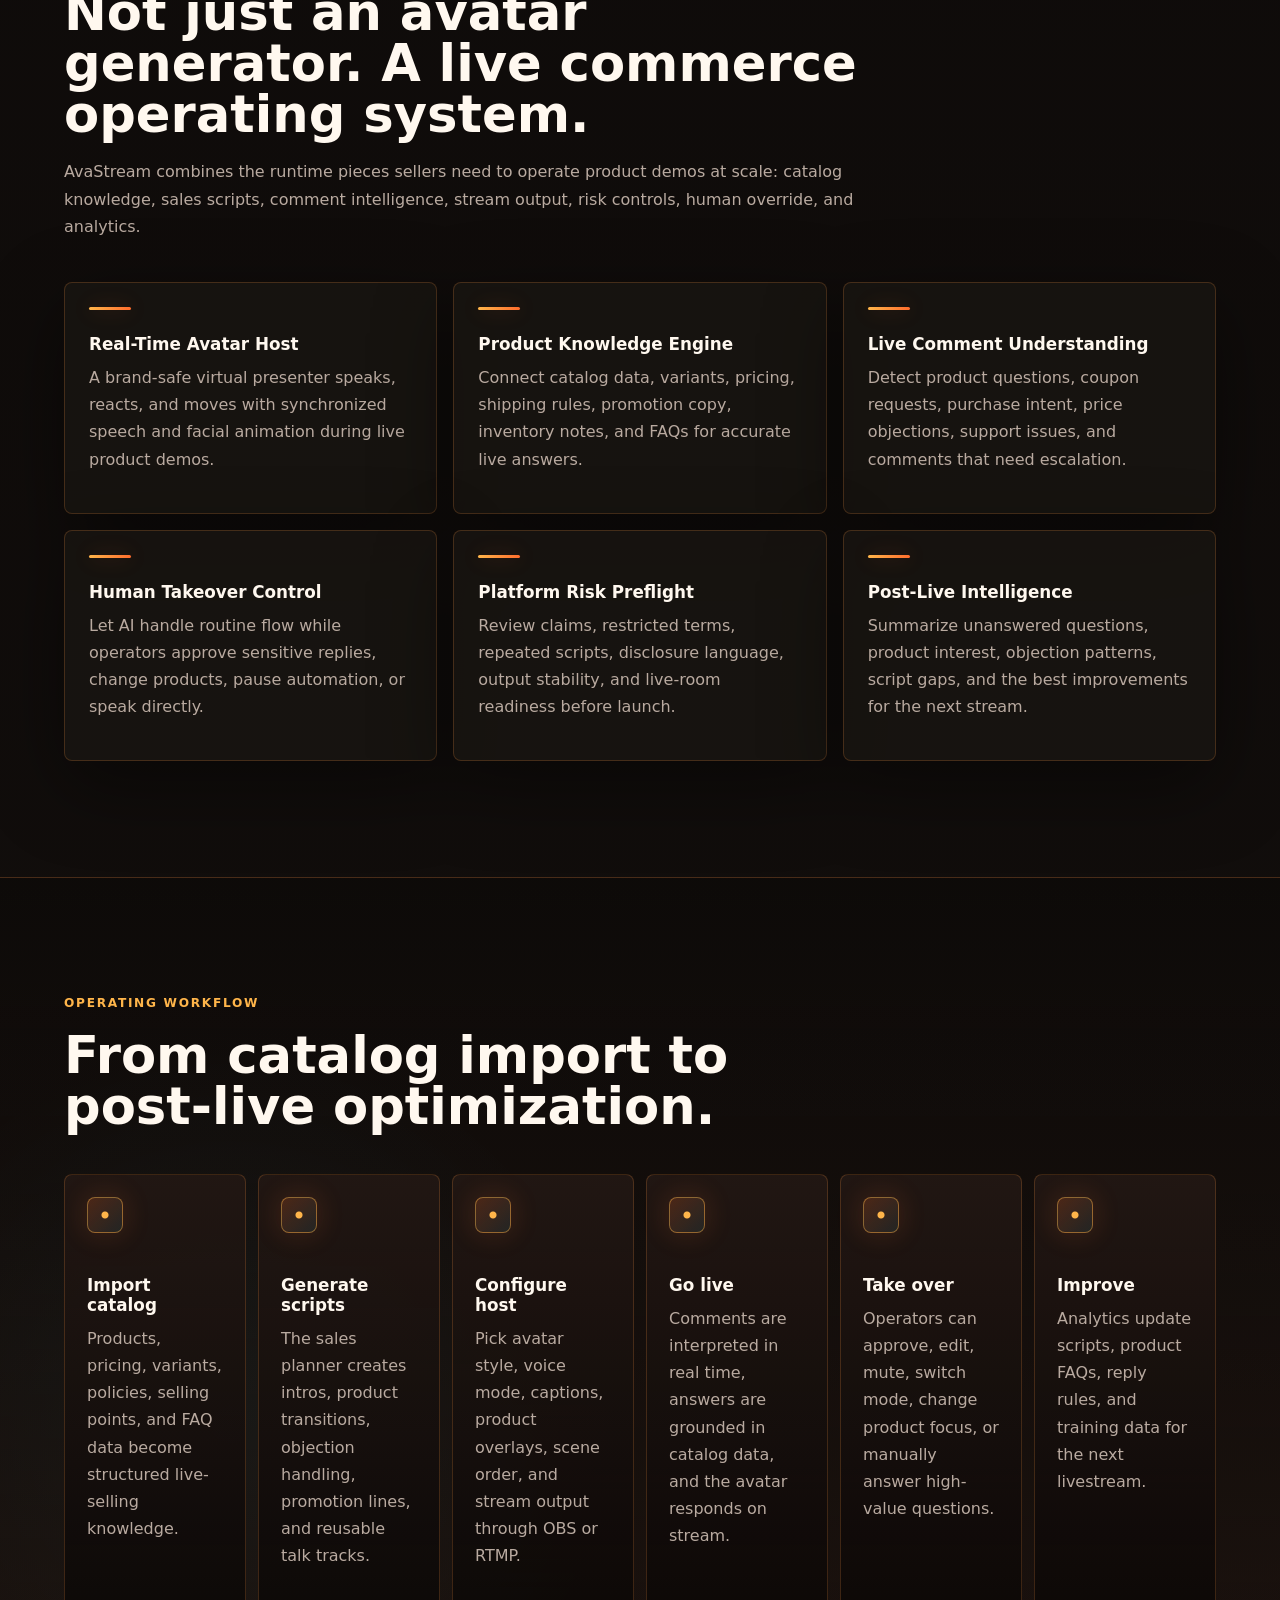
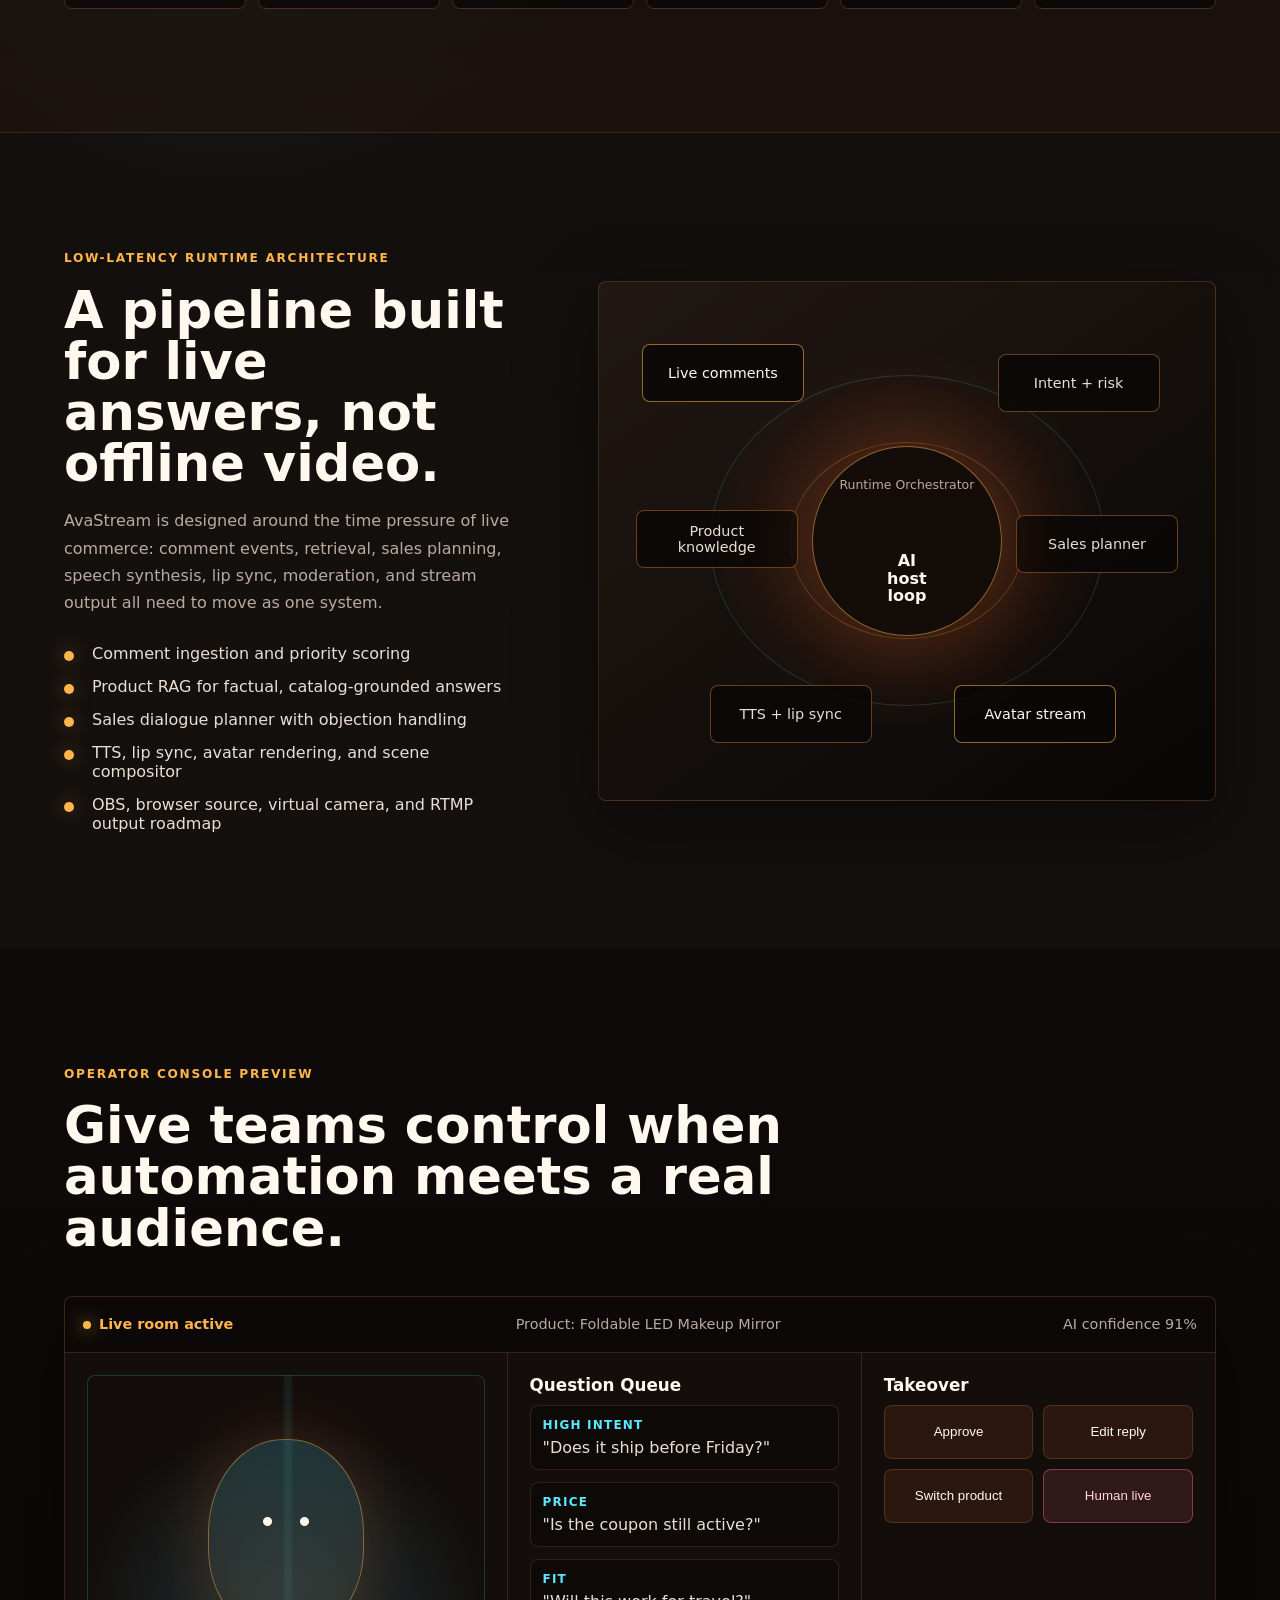
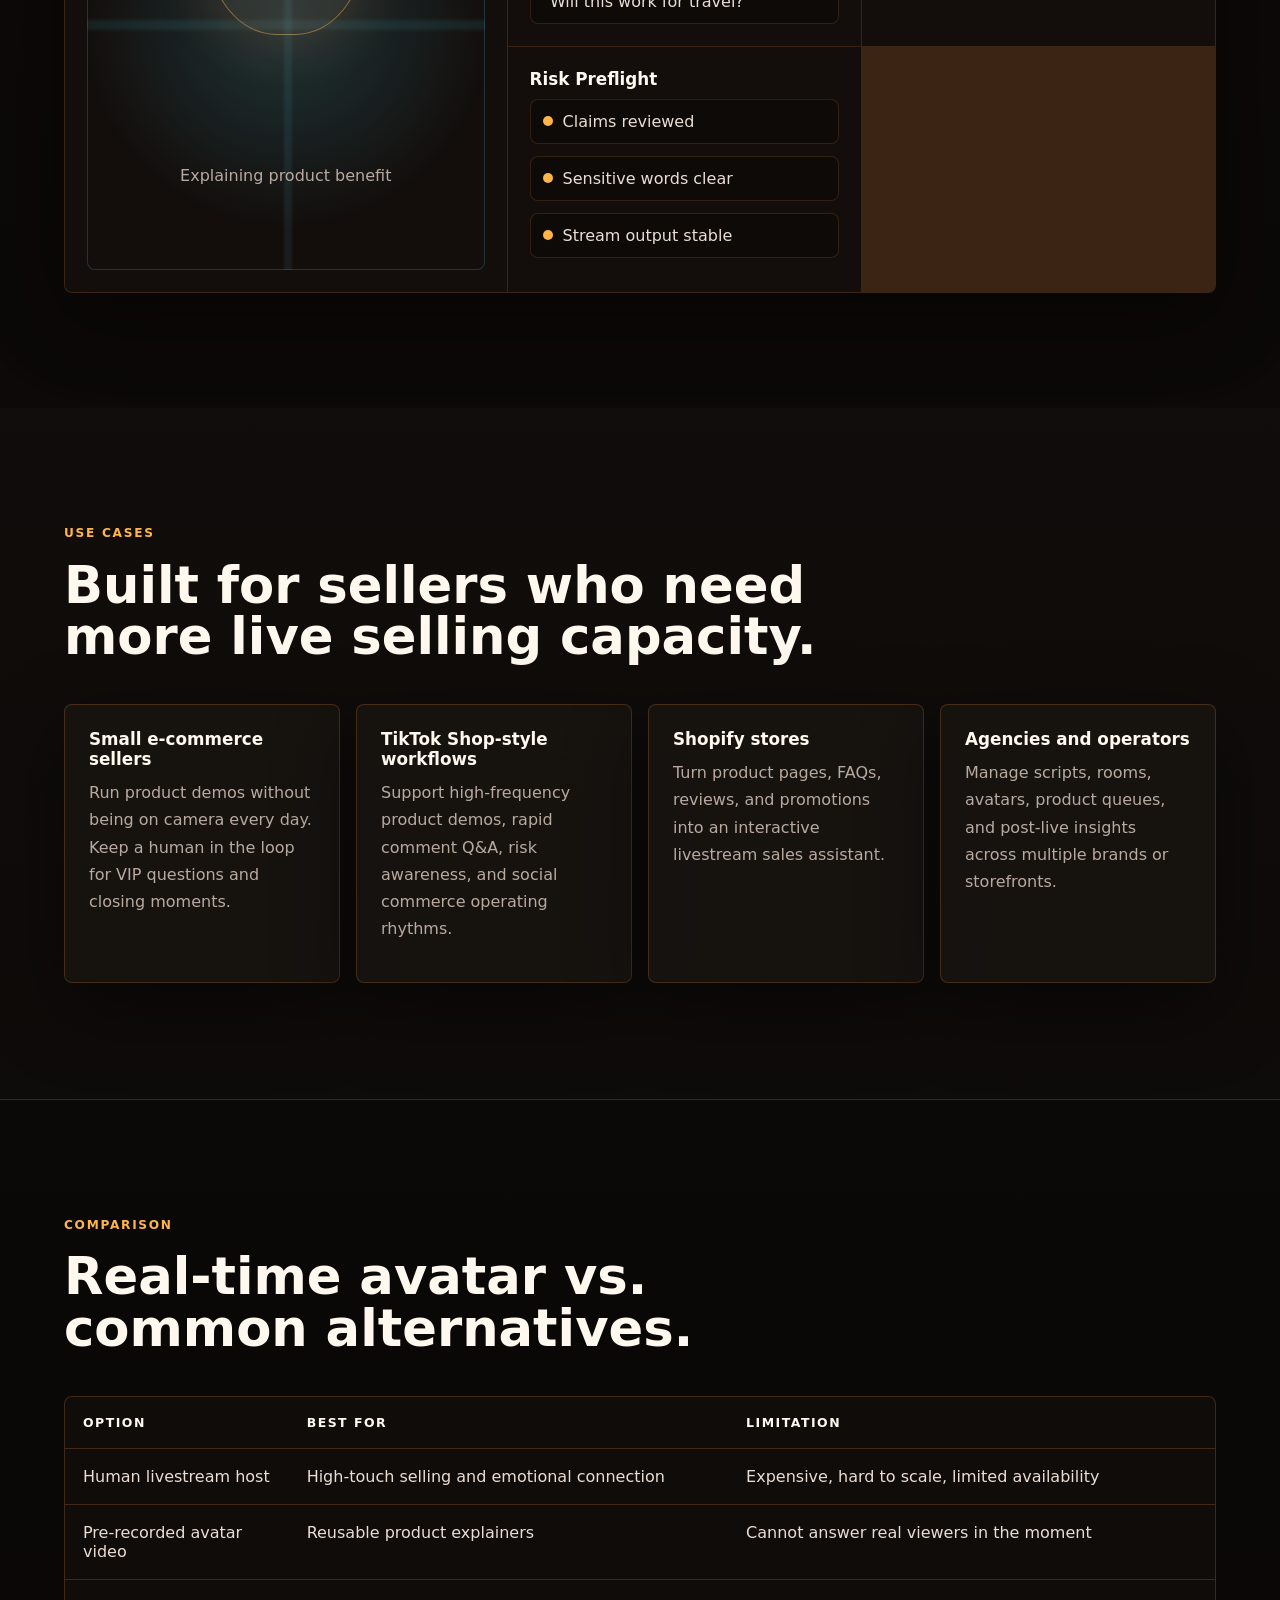
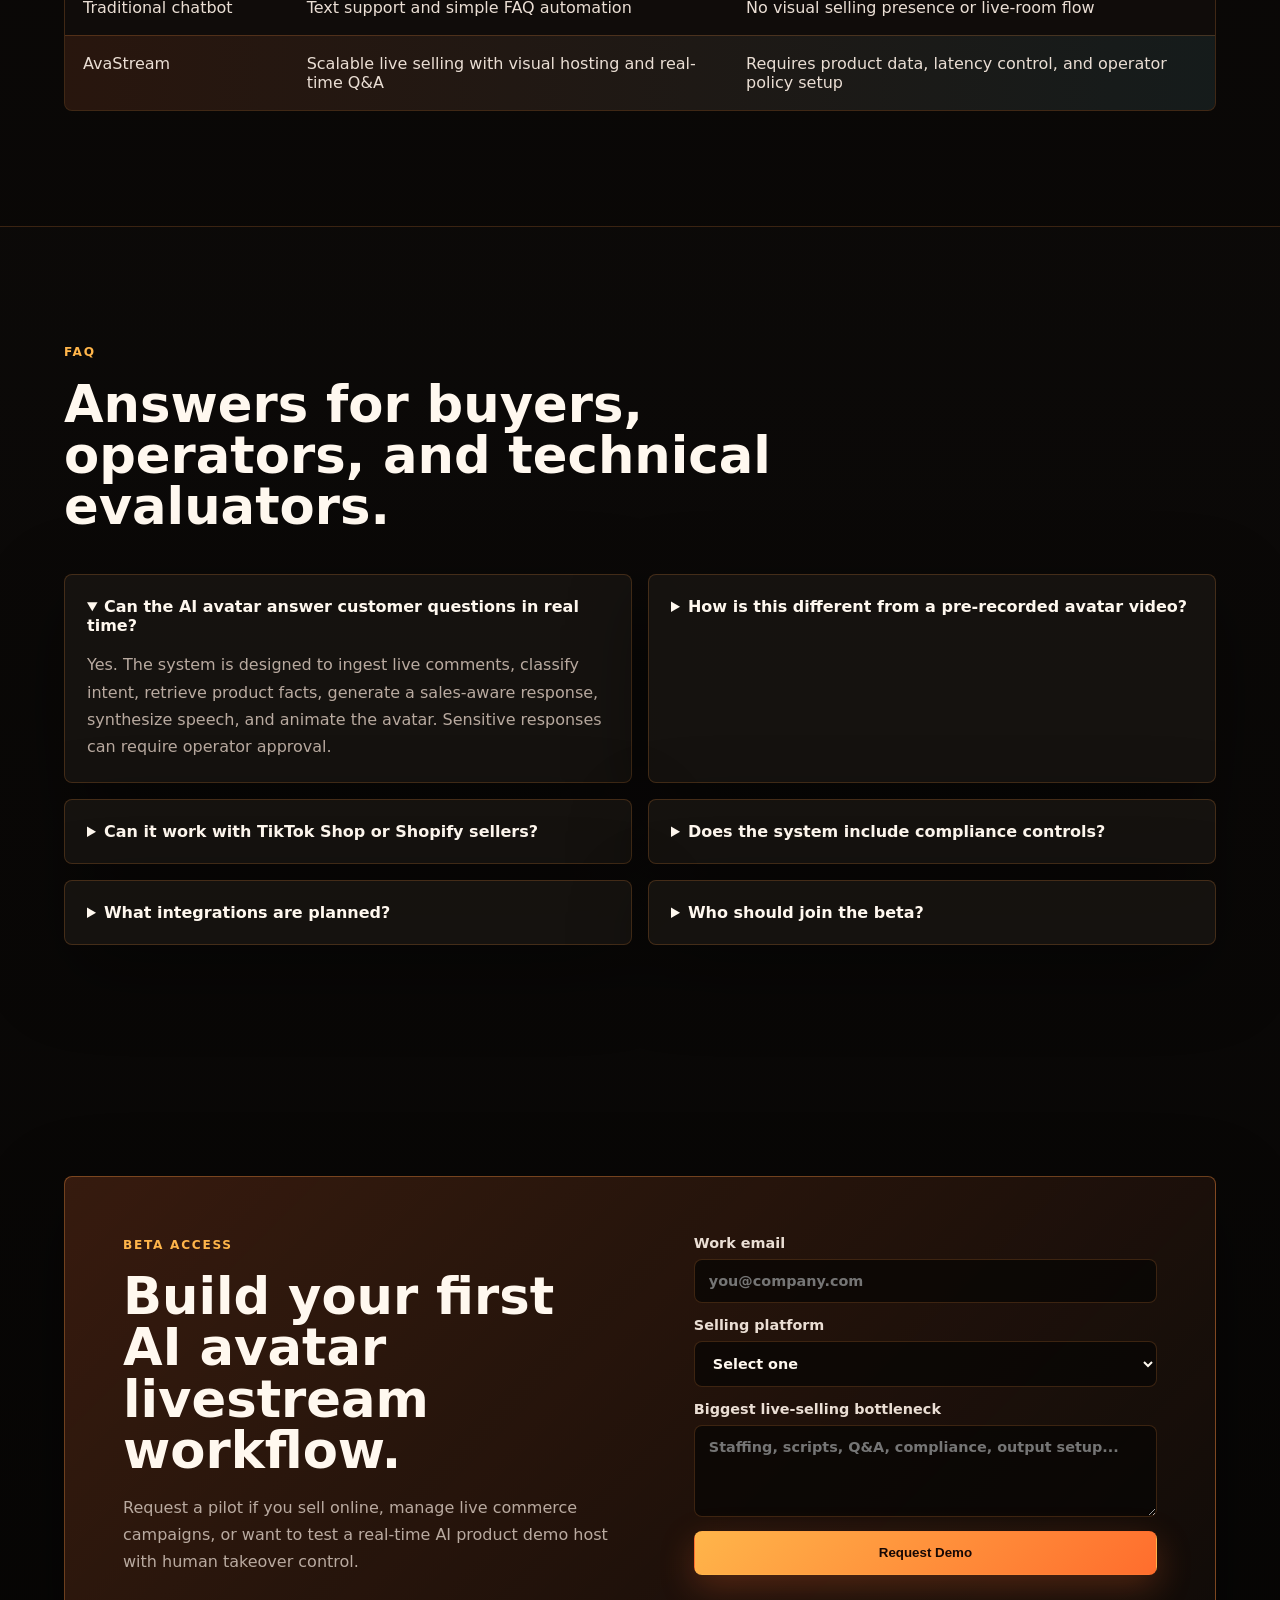
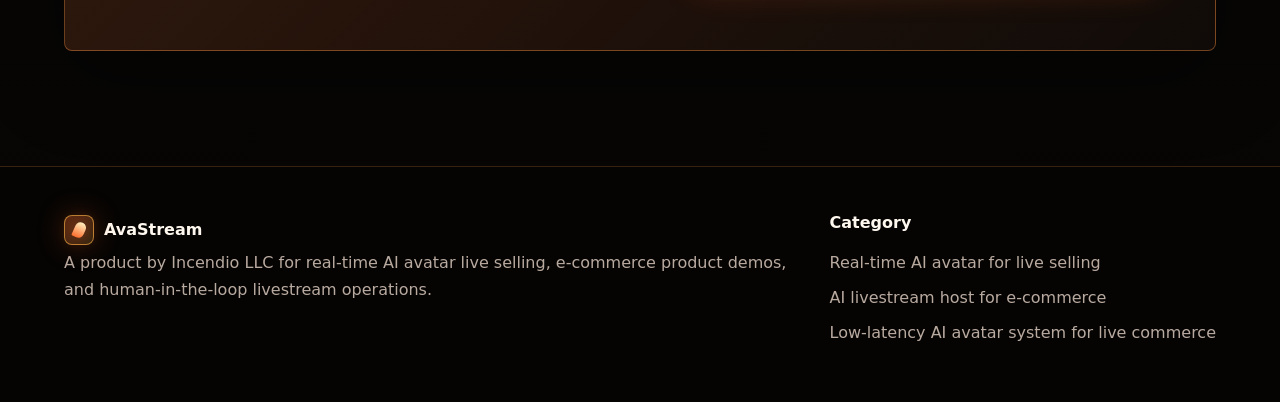
==== commit 49450a5a: "Rename avatar product to AvaStream" ====
--- a/web/incendio-avatar/index.html
+++ b/web/incendio-avatar/index.html
@@ -3,16 +3,17 @@
   <head>
     <meta charset="utf-8">
     <meta name="viewport" content="width=device-width, initial-scale=1">
-    <title>Incendio Avatar | Real-Time AI Avatar for Live Selling</title>
-    <meta name="description" content="Incendio Avatar is a real-time AI avatar platform for live selling that helps online sellers run interactive product livestreams with a virtual host, product knowledge, automated Q&A, and human takeover control.">
+    <title>AvaStream | Real-Time AI Avatar for Live Selling</title>
+    <meta name="description" content="AvaStream is a real-time AI avatar platform for live selling that helps online sellers run interactive product livestreams with a virtual host, product knowledge, automated Q&A, and human takeover control.">
     <meta name="keywords" content="real-time AI avatar for live selling, AI livestream host, AI avatar for e-commerce, virtual livestream salesperson, AI sales avatar, live commerce AI">
     <meta name="robots" content="index,follow">
     <link rel="canonical" href="https://avatar.incendiollc.com/">
-    <meta property="og:title" content="Incendio Avatar | Real-Time AI Avatar for Live Selling">
+    <meta property="og:title" content="AvaStream | Real-Time AI Avatar for Live Selling">
     <meta property="og:description" content="Turn your product catalog into an interactive AI livestream host with product knowledge, real-time Q&A, risk preflight, human takeover, and post-live insights.">
     <meta property="og:type" content="website">
     <meta property="og:image" content="https://avatar.incendiollc.com/assets/ai-avatar-live-commerce-hero.png">
     <meta name="theme-color" content="#100806">
+    <link rel="icon" href="assets/incendio-mark.svg" type="image/svg+xml">
     <link rel="preload" as="image" href="assets/ai-avatar-live-commerce-hero.png">
     <link rel="stylesheet" href="styles.css">
     <script defer src="script.js"></script>
@@ -31,13 +32,13 @@
             "@type": "WebSite",
             "@id": "https://avatar.incendiollc.com/#website",
             "url": "https://avatar.incendiollc.com/",
-            "name": "Incendio Avatar",
+            "name": "AvaStream",
             "publisher": { "@id": "https://incendiollc.com/#organization" }
           },
           {
             "@type": "SoftwareApplication",
             "@id": "https://avatar.incendiollc.com/#software",
-            "name": "Incendio Avatar",
+            "name": "AvaStream",
             "publisher": { "@id": "https://incendiollc.com/#organization" },
             "brand": {
               "@type": "Brand",
@@ -67,18 +68,18 @@
               },
               {
                 "@type": "Question",
-                "name": "Can Incendio Avatar answer customer questions in real time?",
+                "name": "Can AvaStream answer customer questions in real time?",
                 "acceptedAnswer": {
                   "@type": "Answer",
-                  "text": "Incendio Avatar is designed to classify live comments, retrieve relevant product facts, generate sales-aware answers, synthesize speech, and animate the avatar while giving operators approval and takeover controls for sensitive moments."
+                  "text": "AvaStream is designed to classify live comments, retrieve relevant product facts, generate sales-aware answers, synthesize speech, and animate the avatar while giving operators approval and takeover controls for sensitive moments."
                 }
               },
               {
                 "@type": "Question",
-                "name": "Does Incendio Avatar replace human livestream hosts?",
+                "name": "Does AvaStream replace human livestream hosts?",
                 "acceptedAnswer": {
                   "@type": "Answer",
-                  "text": "Incendio Avatar is built for human-in-the-loop live commerce. It can handle routine presentation and product Q&A, while a human operator can take over responses, product flow, or livestream mode when higher judgment is needed."
+                  "text": "AvaStream is built for human-in-the-loop live commerce. It can handle routine presentation and product Q&A, while a human operator can take over responses, product flow, or livestream mode when higher judgment is needed."
                 }
               }
             ]
@@ -90,9 +91,9 @@
   <body>
     <canvas class="signal-canvas" id="signalCanvas" aria-hidden="true"></canvas>
     <header class="site-header">
-      <a class="brand" href="#top" aria-label="Incendio Avatar home">
+      <a class="brand" href="#top" aria-label="AvaStream home">
         <span class="brand-mark"></span>
-        <span><strong>Incendio</strong> Avatar</span>
+        <span><strong>AvaStream</strong></span>
       </a>
       <nav class="site-nav" aria-label="Primary navigation">
         <a href="#product">Product</a>
@@ -113,7 +114,7 @@
         <div class="hero-content">
           <p class="eyebrow">Real-time AI avatar for live selling</p>
           <h1 id="hero-title">Turn every product catalog into a live AI sales host.</h1>
-          <p class="hero-copy">Incendio Avatar, by Incendio LLC, helps online sellers run interactive product livestreams with a virtual host that presents products, answers viewer questions, triggers human takeover, and learns from every live session.</p>
+          <p class="hero-copy">AvaStream, by Incendio LLC, helps online sellers run interactive product livestreams with a virtual host that presents products, answers viewer questions, triggers human takeover, and learns from every live session.</p>
           <div class="hero-actions">
             <a class="button primary" href="#demo">Request a Demo</a>
             <a class="button secondary" href="#product">See the System</a>
@@ -150,7 +151,7 @@
           <div class="section-heading">
             <p class="eyebrow">AI livestream host platform</p>
             <h2>Not just an avatar generator. A live commerce operating system.</h2>
-            <p>Incendio Avatar combines the runtime pieces sellers need to operate product demos at scale: catalog knowledge, sales scripts, comment intelligence, stream output, risk controls, human override, and analytics.</p>
+            <p>AvaStream combines the runtime pieces sellers need to operate product demos at scale: catalog knowledge, sales scripts, comment intelligence, stream output, risk controls, human override, and analytics.</p>
           </div>
           <div class="feature-grid">
             <article class="feature">
@@ -221,7 +222,7 @@
           <div>
             <p class="eyebrow">Low-latency runtime architecture</p>
             <h2>A pipeline built for live answers, not offline video.</h2>
-            <p>Incendio Avatar is designed around the time pressure of live commerce: comment events, retrieval, sales planning, speech synthesis, lip sync, moderation, and stream output all need to move as one system.</p>
+            <p>AvaStream is designed around the time pressure of live commerce: comment events, retrieval, sales planning, speech synthesis, lip sync, moderation, and stream output all need to move as one system.</p>
             <ul class="check-list">
               <li>Comment ingestion and priority scoring</li>
               <li>Product RAG for factual, catalog-grounded answers</li>
@@ -351,7 +352,7 @@
                   <td>No visual selling presence or live-room flow</td>
                 </tr>
                 <tr>
-                  <td>Incendio Avatar</td>
+                  <td>AvaStream</td>
                   <td>Scalable live selling with visual hosting and real-time Q&A</td>
                   <td>Requires product data, latency control, and operator policy setup</td>
                 </tr>
@@ -374,7 +375,7 @@
             </details>
             <details>
               <summary>How is this different from a pre-recorded avatar video?</summary>
-              <p>Pre-recorded video repeats a fixed message. Incendio Avatar is designed for interactive selling: viewer comments, product knowledge, risk checks, human takeover, and post-live learning all happen around the avatar.</p>
+              <p>Pre-recorded video repeats a fixed message. AvaStream is designed for interactive selling: viewer comments, product knowledge, risk checks, human takeover, and post-live learning all happen around the avatar.</p>
             </details>
             <details>
               <summary>Can it work with TikTok Shop or Shopify sellers?</summary>
@@ -382,7 +383,7 @@
             </details>
             <details>
               <summary>Does the system include compliance controls?</summary>
-              <p>Incendio Avatar includes a risk preflight concept for claims, sensitive words, repeated scripts, disclosure language, and output readiness. Operators can also take over whenever judgment is needed.</p>
+              <p>AvaStream includes a risk preflight concept for claims, sensitive words, repeated scripts, disclosure language, and output readiness. Operators can also take over whenever judgment is needed.</p>
             </details>
             <details>
               <summary>What integrations are planned?</summary>
@@ -432,9 +433,9 @@
     <footer class="site-footer">
       <div class="section-inner footer-grid">
         <div>
-          <a class="brand" href="#top" aria-label="Incendio Avatar home">
+          <a class="brand" href="#top" aria-label="AvaStream home">
             <span class="brand-mark"></span>
-            <span><strong>Incendio</strong> Avatar</span>
+            <span><strong>AvaStream</strong></span>
           </a>
           <p>A product by Incendio LLC for real-time AI avatar live selling, e-commerce product demos, and human-in-the-loop livestream operations.</p>
         </div>
